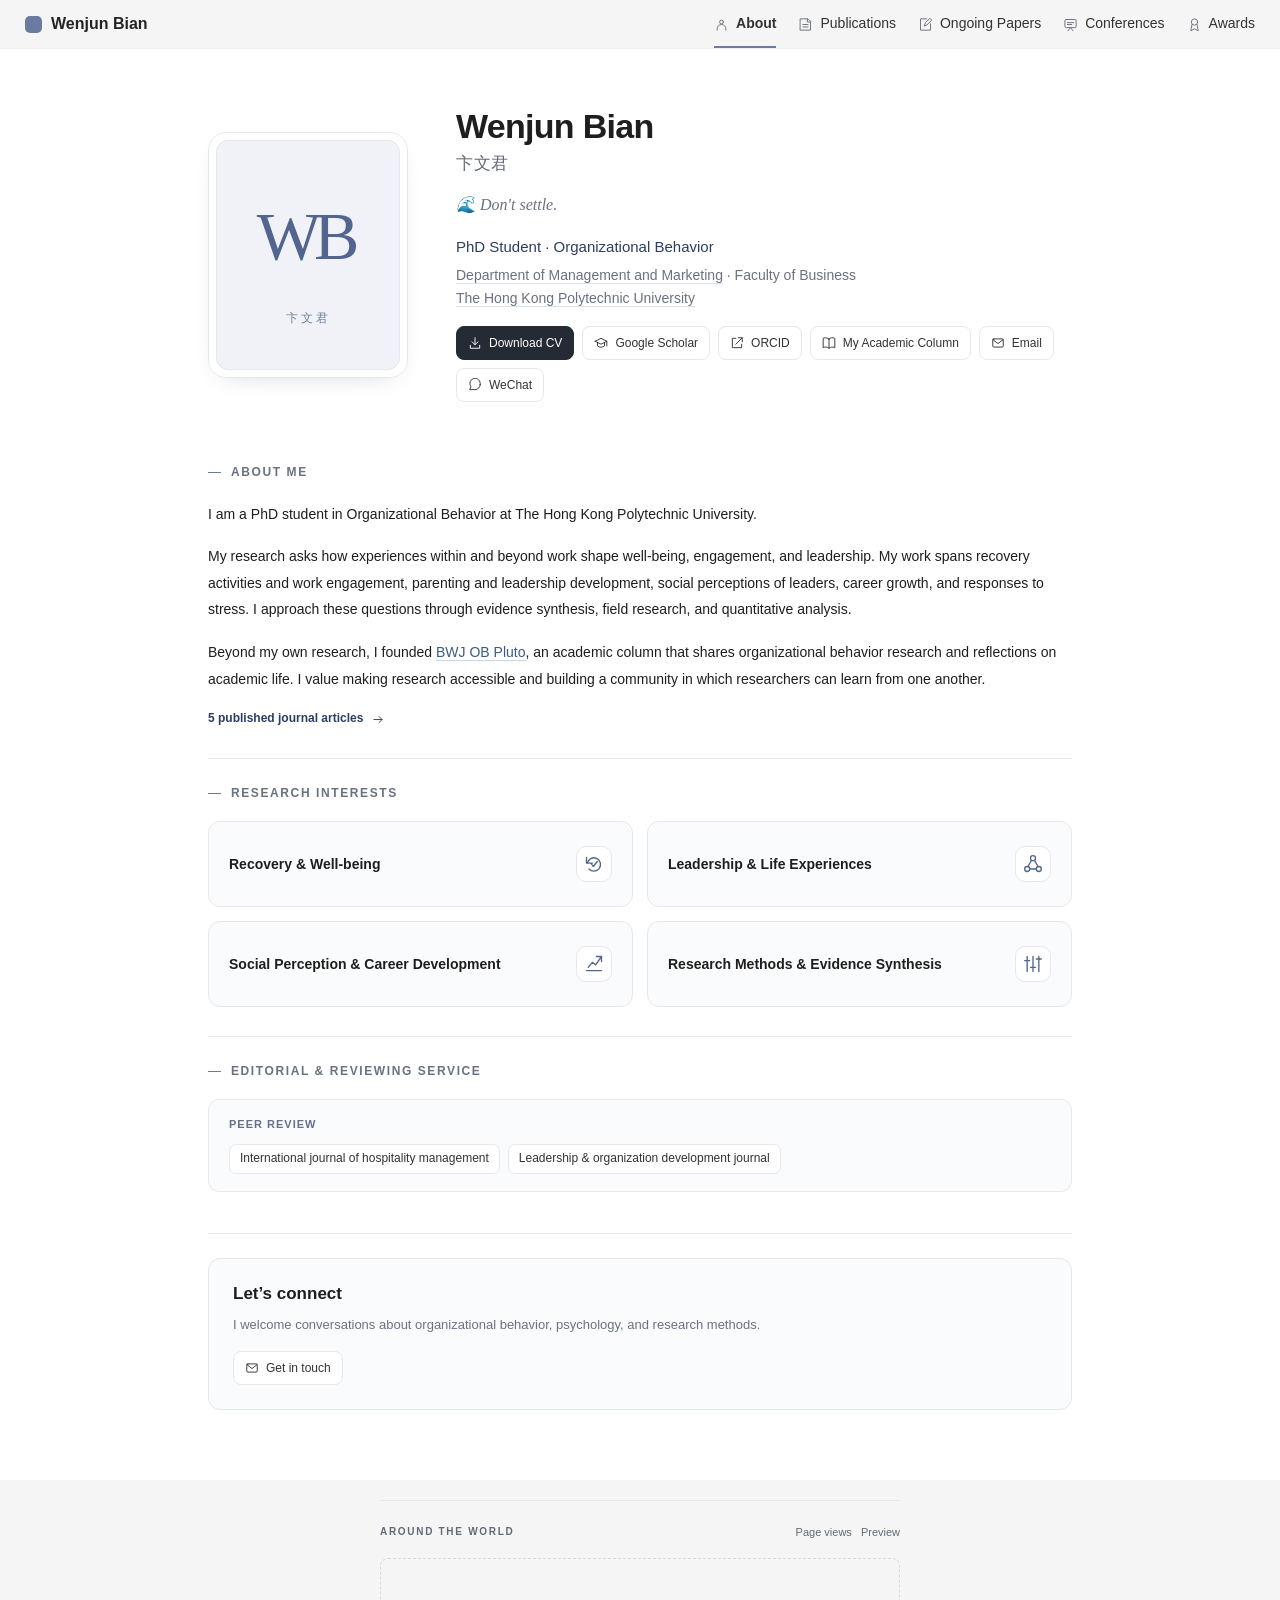
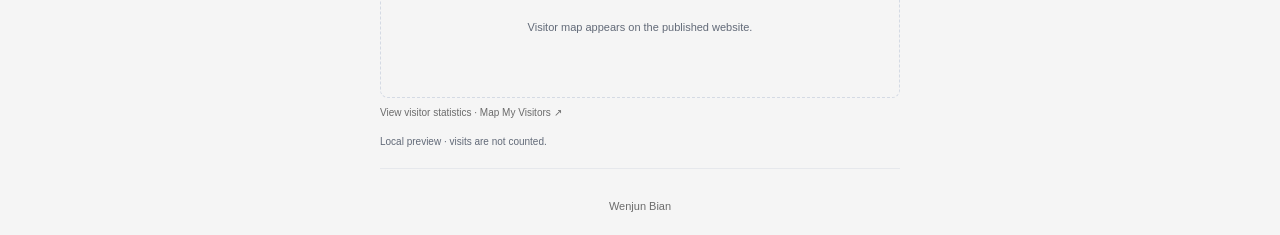
==== index.html @ 999842ed "Update website from CV Board revision 217" ====
<!doctype html>
<html lang="en"><head><meta charset="utf-8"><meta name="viewport" content="width=device-width,initial-scale=1"><meta name="referrer" content="no-referrer"><link rel="icon" href="data:image/svg+xml,%3Csvg%20xmlns%3D%22http%3A%2F%2Fwww.w3.org%2F2000%2Fsvg%22%20viewBox%3D%220%200%2032%2032%22%3E%3Crect%20x%3D%222%22%20y%3D%222%22%20width%3D%2228%22%20height%3D%2228%22%20rx%3D%228%22%20fill%3D%22%236a7ba2%22%2F%3E%3C%2Fsvg%3E"><title>Wenjun Bian</title><link rel="stylesheet" href="assets/site.css"></head>
<!-- Layout adapted from Sunkanghong Wang / PaperMod. See THIRD-PARTY-NOTICES.txt. -->
<body data-site-origin="https://wenjunbian.github.io" data-site-mode="package" data-current-page="about"><a class="skip-link" href="#main">Skip to content</a><header class="site-header"><nav class="site-nav" aria-label="Main navigation"><a class="brand" href="index.html"><span class="brand-square" aria-hidden="true"></span>Wenjun Bian</a><ul class="site-menu"><li><a data-nav-page="about" href="index.html"><svg viewBox="0 0 24 24" fill="none" stroke="currentColor" stroke-width="1.6" stroke-linecap="round" stroke-linejoin="round" aria-hidden="true"><circle cx="12" cy="8" r="3"/><path d="M5 21v-2a7 7 0 0 1 14 0v2"/></svg>About</a></li><li><a data-nav-page="publications" href="publications.html"><svg viewBox="0 0 24 24" fill="none" stroke="currentColor" stroke-width="1.6" stroke-linecap="round" stroke-linejoin="round" aria-hidden="true"><path d="M4 3h12l4 4v14H4zM15 3v5h5M8 12h8M8 16h8"/></svg>Publications</a></li><li><a data-nav-page="ongoing-papers" href="ongoing-papers.html"><svg viewBox="0 0 24 24" fill="none" stroke="currentColor" stroke-width="1.6" stroke-linecap="round" stroke-linejoin="round" aria-hidden="true"><path d="M14 3H4v18h16V11M10 14l2-5 7-7 3 3-7 7z"/></svg>Ongoing Papers</a></li><li><a data-nav-page="conferences" href="conferences.html"><svg viewBox="0 0 24 24" fill="none" stroke="currentColor" stroke-width="1.6" stroke-linecap="round" stroke-linejoin="round" aria-hidden="true"><rect x="3" y="4" width="18" height="13" rx="2"/><path d="m8 22 4-5 4 5M7 9h10M7 12h7"/></svg>Conferences</a></li><li><a data-nav-page="awards" href="awards.html"><svg viewBox="0 0 24 24" fill="none" stroke="currentColor" stroke-width="1.6" stroke-linecap="round" stroke-linejoin="round" aria-hidden="true"><circle cx="12" cy="8" r="5"/><path d="m8 12-2 10 6-3 6 3-2-10"/></svg>Awards</a></li></ul></nav></header><main id="main"><section class="site-page about-page" data-site-page="about" aria-label="About"><div class="about-hero"><div class="portrait-frame"><div class="portrait-monogram" aria-label="Wenjun Bian initials"><span>WB</span><small>卞文君</small></div></div><div class="hero-info"><h1 class="about-name">Wenjun Bian</h1><p class="about-name-cn">卞文君</p><p class="about-motto">🌊 Don&#x27;t settle.</p><p class="about-role">PhD Student · Organizational Behavior</p><div class="about-affiliation"><p><a href="https://www.polyu.edu.hk/mm/" target="_blank" rel="noopener noreferrer">Department of Management and Marketing</a> · Faculty of Business</p><p><a href="https://www.polyu.edu.hk/" target="_blank" rel="noopener noreferrer">The Hong Kong Polytechnic University</a></p></div><div class="social-links"><a class="social-link primary-link" href="assets/cv.pdf?v=ab1ae9ad59fd6b50" download="Wenjun_Bian_CV.pdf"><svg viewBox="0 0 24 24" fill="none" stroke="currentColor" stroke-width="1.6" stroke-linecap="round" stroke-linejoin="round" aria-hidden="true"><path d="M12 3v12m-5-5 5 5 5-5M4 16v5h16v-5"/></svg>Download CV</a><a class="social-link" href="https://scholar.google.com/citations?user=oZXFUB8AAAAJ&amp;hl=zh-CN&amp;oi=sra" target="_blank" rel="noopener noreferrer"><svg viewBox="0 0 24 24" fill="none" stroke="currentColor" stroke-width="1.6" stroke-linecap="round" stroke-linejoin="round" aria-hidden="true"><path d="m2 9 10-5 10 5-10 5L2 9zm4 2v6c4 3 8 3 12 0v-6M22 9v8"/></svg>Google Scholar</a><a class="social-link" href="https://orcid.org/0009-0005-5895-8179" target="_blank" rel="noopener noreferrer"><svg viewBox="0 0 24 24" fill="none" stroke="currentColor" stroke-width="1.6" stroke-linecap="round" stroke-linejoin="round" aria-hidden="true"><path d="M14 3h7v7M21 3l-11 11M10 4H4v16h16v-6"/></svg>ORCID</a><a class="social-link" href="https://mp.weixin.qq.com/s/BjEi-r94QIzPFTiwJjfrXA" target="_blank" rel="noopener noreferrer"><svg viewBox="0 0 24 24" fill="none" stroke="currentColor" stroke-width="1.6" stroke-linecap="round" stroke-linejoin="round" aria-hidden="true"><path d="M12 5C8 2 3 3 2 4v16c4-2 7-1 10 1 3-2 6-3 10-1V4c-4-2-7-1-10 1zm0 0v16"/></svg>My Academic Column</a><div class="hover-wrap email-wrap" data-popover><button type="button" class="social-link" data-popover-toggle aria-expanded="false" aria-controls="email-pop"><svg viewBox="0 0 24 24" fill="none" stroke="currentColor" stroke-width="1.6" stroke-linecap="round" stroke-linejoin="round" aria-hidden="true"><rect x="3" y="5" width="18" height="14" rx="2"/><path d="m3 6 9 7 9-7"/></svg>Email</button><div class="hover-panel email-panel" id="email-pop"><a href="mailto:wenjun.bian@connect.polyu.hk">wenjun.bian@connect.polyu.hk</a><button class="copy-email" data-copy-text="wenjun.bian@connect.polyu.hk" type="button">Copy</button></div></div><div class="hover-wrap qr-wrap" data-popover><button class="social-link" type="button" data-popover-toggle aria-expanded="false" aria-controls="wechat-pop"><svg viewBox="0 0 24 24" fill="none" stroke="currentColor" stroke-width="1.6" stroke-linecap="round" stroke-linejoin="round" aria-hidden="true"><path d="M21 11a9 9 0 0 1-9 9H3l2-5a9 9 0 1 1 16-4z"/></svg>WeChat</button><div class="hover-panel" id="wechat-pop"><p>WeChat</p><img width="260" src="[data-uri]" alt="Scan in WeChat to add me" loading="lazy" referrerpolicy="no-referrer"><p>Scan in WeChat to add me</p><a href="[data-uri]" download="Wenjun_Bian_WeChat.jpg">Save QR code</a></div></div></div></div></div><section class="about-section" id="section-bio"><h2 class="section-label">About me</h2><div class="prose about-prose"><p>I am a PhD student in Organizational Behavior at The Hong Kong Polytechnic University.</p><p>My research asks how experiences within and beyond work shape well-being, engagement, and leadership. My work spans recovery activities and work engagement, parenting and leadership development, social perceptions of leaders, career growth, and responses to stress. I approach these questions through evidence synthesis, field research, and quantitative analysis.</p><p>Beyond my own research, I founded <a href="https://mp.weixin.qq.com/s/BjEi-r94QIzPFTiwJjfrXA" target="_blank" rel="noopener noreferrer">BWJ OB Pluto</a>, an academic column that shares organizational behavior research and reflections on academic life. I value making research accessible and building a community in which researchers can learn from one another.</p></div><div class="about-work-link"><a href="publications.html">5 published journal articles <svg viewBox="0 0 24 24" fill="none" stroke="currentColor" stroke-width="1.6" stroke-linecap="round" stroke-linejoin="round" aria-hidden="true"><path d="M5 12h14m-5-5 5 5-5 5"/></svg></a></div></section><section class="about-section" id="section-interests"><h2 class="section-label">Research interests</h2><div class="interest-grid"><div class="interest-card" data-popover><button type="button" class="interest-trigger" data-popover-toggle aria-expanded="false" aria-controls="interest-0"><span>Recovery &amp; Well-being</span><span class="interest-icon"><svg viewBox="0 0 24 24" fill="none" stroke="currentColor" stroke-width="1.6" stroke-linecap="round" stroke-linejoin="round" aria-hidden="true"><path d="M4 11a8 8 0 1 1 2 7M3 4v7h7M9 12l2 3 5-6"/></svg></span></button><div class="hover-panel interest-pop" id="interest-0"><div class="prose"><p>How do activities outside work relate to recovery and engagement at work? My ongoing work uses theoretical synthesis and meta-analysis to examine these connections. <a href="ongoing-papers.html#record-work-1">Related working paper</a></p></div></div></div><div class="interest-card" data-popover><button type="button" class="interest-trigger" data-popover-toggle aria-expanded="false" aria-controls="interest-1"><span>Leadership &amp; Life Experiences</span><span class="interest-icon"><svg viewBox="0 0 24 24" fill="none" stroke="currentColor" stroke-width="1.6" stroke-linecap="round" stroke-linejoin="round" aria-hidden="true"><circle cx="12" cy="5" r="3"/><circle cx="5" cy="18" r="3"/><circle cx="19" cy="18" r="3"/><path d="m10 8-4 7m8-7 4 7M8 18h8"/></svg></span></button><div class="hover-panel interest-pop" id="interest-1"><div class="prose"><p>How do family experiences and parenting practices relate to leadership? My published work examines benevolent leadership and adolescent leader emergence. <a href="publications.html#record-pub-3">Parenting and leadership</a></p></div></div></div><div class="interest-card" data-popover><button type="button" class="interest-trigger" data-popover-toggle aria-expanded="false" aria-controls="interest-2"><span>Social Perception &amp; Career Development</span><span class="interest-icon"><svg viewBox="0 0 24 24" fill="none" stroke="currentColor" stroke-width="1.6" stroke-linecap="round" stroke-linejoin="round" aria-hidden="true"><path d="M3 20h18M5 16l5-6 4 3 7-10M15 3h6v6"/></svg></span></button><div class="hover-panel interest-pop" id="interest-2"><div class="prose"><p>How do perceptions of leaders and leader–employee relationships shape leadership emergence and career growth? This line connects work on perceived cuteness, career calling, and career crafting. <a href="publications.html#record-77d1b65e-a9c1-4a08-9bad-7698bf7a6a0a">Career calling study</a></p></div></div></div><div class="interest-card" data-popover><button type="button" class="interest-trigger" data-popover-toggle aria-expanded="false" aria-controls="interest-3"><span>Research Methods &amp; Evidence Synthesis</span><span class="interest-icon"><svg viewBox="0 0 24 24" fill="none" stroke="currentColor" stroke-width="1.6" stroke-linecap="round" stroke-linejoin="round" aria-hidden="true"><path d="M5 3v18M12 3v18M19 3v18M2 8h6m1 8h6m1-10h6"/></svg></span></button><div class="hover-panel interest-pop" id="interest-3"><div class="prose"><p>I am interested in bringing together systematic reviews, meta-analysis, longitudinal data, and computational approaches to understand psychological and organizational processes. <a href="publications.html#record-pub-4">Machine-learning study</a></p></div></div></div></div></section><section class="about-section" id="section-reviewing"><h2 class="section-label">Editorial &amp; Reviewing Service</h2><div class="skill-group"><h3>Peer review</h3><div class="skill-tags"><div class="skill-tag" id="record-4ca8f684-bce1-419e-b619-16da09cbd904">International journal of hospitality management</div><div class="skill-tag" id="record-40fc80cf-702a-490a-a65d-4f9232d2ce23">Leadership &amp; organization development journal</div></div></div></section><section class="connect-panel"><h2>Let’s connect</h2><p>I welcome conversations about organizational behavior, psychology, and research methods.</p><a class="social-link" href="mailto:wenjun.bian@connect.polyu.hk"><svg viewBox="0 0 24 24" fill="none" stroke="currentColor" stroke-width="1.6" stroke-linecap="round" stroke-linejoin="round" aria-hidden="true"><rect x="3" y="5" width="18" height="14" rx="2"/><path d="m3 6 9 7 9-7"/></svg>Get in touch</a></section></section></main><footer class="site-footer"><section class="visitor-stats" aria-label="Website visits" data-visitor-stats data-counter-id="21522622" data-map-id="rn2HPDWK4jiPXAIjYlvKy2atAbnsWI3tAV99_zPEaNI" data-map-type="map" data-stats-url="https://mapmyvisitors.com/web/1c8pv"><div class="visitor-heading"><span>AROUND THE WORLD</span><div class="visitor-counter"><span>Page views</span><span data-visitor-counter role="status">—</span></div></div><div class="visitor-map" data-visitor-map><p class="visitor-status" data-map-status role="status">Loading visitor map…</p></div><a class="visitor-credit" href="https://mapmyvisitors.com/web/1c8pv" target="_blank" rel="noopener noreferrer">View visitor statistics · Map My Visitors ↗</a><p class="visitor-note" data-visitor-note>Page views include repeat visits. Locations are approximate.</p><noscript>Enable JavaScript to display visitor statistics.</noscript></section><span>Wenjun Bian</span></footer><button class="back-to-top" type="button" data-back-to-top aria-label="Back to top">↑</button><div class="site-toast" role="status" aria-live="polite"></div><script src="assets/site.js"></script></body></html>
---- assets/site.css ----
/* Adapted academic layout: Sunkanghong Wang / PaperMod (MIT). See THIRD-PARTY-NOTICES.txt. */
:root{--primary:#1e1e1e;--secondary:#626a78;--accent:#52658e;--accent-dark:#2c3e63;--soft:#f3f5f8;--card:#fafbfc;--border:#e6e8ec;--header:#f5f5f5}
*{box-sizing:border-box}html{scroll-behavior:smooth;scroll-padding-top:72px}body{margin:0;background:#fff;color:var(--primary);font-family:-apple-system,BlinkMacSystemFont,"Segoe UI","PingFang SC","Helvetica Neue",Arial,sans-serif;font-size:15px;line-height:1.65;-webkit-font-smoothing:antialiased}a{color:var(--accent-dark);text-decoration:none;text-underline-offset:3px}a:hover{text-decoration:underline}button{font:inherit;cursor:pointer}a:focus-visible,button:focus-visible,summary:focus-visible{outline:2px solid var(--accent);outline-offset:4px}img{max-width:100%}svg{width:17px;height:17px;flex:none;vertical-align:middle}h1,h2,h3,h4,p{margin:0}p{overflow-wrap:anywhere}h1,h2,h3{line-height:1.35}ul{padding-left:20px}button{color:inherit}.skip-link{position:fixed;top:-100px;left:20px;background:#fff;padding:10px;z-index:100}.skip-link:focus{top:4px}
.site-header{background:var(--header);border-bottom:1px solid #eeeeef}.site-nav{max-width:1500px;min-height:48px;margin:auto;display:flex;align-items:center;justify-content:space-between;padding:0 25px;gap:30px}.brand{display:flex;align-items:center;gap:9px;color:#242424;font-size:16px;font-weight:600;white-space:nowrap;min-height:48px}.brand:hover{text-decoration:none}.brand-square{background:#6a7ba2;width:17px;height:17px;border-radius:5px;flex:none}.site-menu{display:flex;gap:22px;align-items:center;list-style:none;padding:0;margin:0;flex-wrap:wrap}.site-menu a{display:flex;align-items:center;gap:7px;min-height:48px;color:#333;font-size:14px;white-space:nowrap;border-bottom:2px solid transparent;padding-top:2px}.site-menu a:hover{text-decoration:none;color:#52658e}.site-menu a.active{font-weight:600;border-bottom-color:#6a7ba2}.site-menu svg{width:15px;height:15px;color:#737782}
main{min-height:calc(100vh - 140px)}.site-page{max-width:1180px;margin:0 auto;padding:42px 28px 75px}.about-page{max-width:816px;padding-top:45px}.js .site-page[hidden]{display:none}.no-js-note{max-width:760px;margin:12px auto;padding:10px;color:var(--secondary);font-size:12px}
.about-hero{display:grid;grid-template-columns:180px minmax(0,1fr);gap:42px;align-items:center;padding:17px 0 37px}.about-hero.no-photo{grid-template-columns:1fr;padding-top:13px;padding-bottom:33px}.portrait-frame{border:1px solid var(--border);padding:6px;border-radius:18px;box-shadow:0 9px 26px -18px #0f19324d}.portrait{display:block;width:100%;max-height:260px;object-fit:cover;border-radius:12px}.about-name{font-size:34px;line-height:1.2;letter-spacing:-.7px;font-weight:700;overflow-wrap:anywhere}.about-name-cn{font-size:17px;color:var(--secondary);margin-top:5px}.about-role{font-size:15px;font-weight:550;color:var(--accent-dark);margin-top:15px;white-space:pre-wrap}.about-location{font-size:14px;color:var(--secondary);margin-top:6px}.short-bio{font-size:14px;line-height:1.8;color:var(--secondary);margin-top:13px}.short-bio p+p{margin-top:8px}.social-links{display:flex;gap:7px;flex-wrap:wrap;margin-top:16px}.social-link{display:inline-flex;align-items:center;gap:7px;padding:6px 10px;font-size:12px;line-height:1.5;border:1px solid var(--border);border-radius:6px;color:#333;background:#fff}.social-link:hover{background:#f5f7fb;text-decoration:none;border-color:#cbd1de}.social-link svg{width:14px;height:14px}
.about-section{border-bottom:1px solid var(--border);padding:29px 0 30px}.about-section:last-child{border-bottom:0}.section-label{font-size:11px;font-weight:650;letter-spacing:1.7px;text-transform:uppercase;color:#6a7180;display:flex;align-items:center;gap:10px;margin:0 0 21px}.section-label:before{content:"";height:1px;width:13px;background:#6a7ba2;flex:none}.prose{font-size:14px;line-height:1.85;white-space:normal;overflow-wrap:anywhere}.prose p{white-space:pre-wrap}.prose p+p{margin-top:13px}.interest-grid{display:grid;grid-template-columns:1fr 1fr;gap:12px}.interest{background:var(--card);border:1px solid var(--border);border-radius:9px;padding:17px 18px;font-size:13px;font-weight:550;display:flex;align-items:center;justify-content:space-between;gap:20px}.interest svg{color:#6a7ba2}.skill-group{background:var(--card);border:1px solid var(--border);border-radius:9px;padding:16px 18px;margin-bottom:12px}.skill-group h3{font-size:10px;color:#6a7180;text-transform:uppercase;letter-spacing:1.1px;margin-bottom:10px}.skill-tags{display:flex;gap:8px;flex-wrap:wrap}.skill-tag{display:inline-block;border:1px solid var(--border);background:#fff;border-radius:7px;padding:4px 10px;font-size:12px;color:#333}.skill-tag[open]{flex-basis:100%;border-radius:8px}.skill-tag summary{cursor:pointer}.skill-tag .prose{margin-top:10px;font-size:12px}.service-list .skill-tag{background:#f0f5ff;color:#1746a2;font-style:italic;border-color:#e3ebfa}
.timeline{border-left:1px solid #e6e8ec;margin-left:6px;padding-left:25px}.experience{position:relative;padding:0 0 25px;scroll-margin-top:30px}.experience:last-child{padding-bottom:0}.experience:before{position:absolute;content:"";width:8px;height:8px;border-radius:50%;border:2px solid #6a7ba2;background:#fff;left:-30px;top:7px}.experience-date{font-size:11px;color:#6a7180;letter-spacing:.1px;margin-bottom:4px}.experience h3{font-size:15px;font-weight:600;line-height:1.55}.experience-subtitle{font-size:13px;color:var(--accent-dark);line-height:1.7;margin-top:3px}.experience .prose{margin-top:9px;font-size:13px;color:#596171;line-height:1.75}.experience .record-links{margin-top:10px}.inline-status{font-size:11px;color:#6a7180;font-weight:400;margin-left:7px}.record-links{display:flex;flex-wrap:wrap;gap:7px;margin-top:13px}.record-link{font-size:11px;line-height:1.5;border:1px solid #dce3ee;padding:3px 9px;border-radius:5px;color:#2c3e63;background:#f7f9fc;display:inline-flex;align-items:center;gap:5px}.record-link:hover{background:#eef3ff;text-decoration:none}.record-link svg{width:12px;height:12px}.related{display:flex;flex-wrap:wrap;align-items:center;gap:5px 10px;font-size:11px;color:#6a7180;margin-top:12px}.related a{border-bottom:1px dotted #bdc7d8}.story-image{display:block;max-width:100%;max-height:420px;object-fit:contain;border-radius:8px;margin:16px 0 5px}.research-note{margin-top:14px}.research-note h4{font-size:10px;text-transform:uppercase;letter-spacing:1px;color:#6a7180;margin-bottom:5px}.research-note p{font-size:13px}.topic-tags{display:flex;gap:6px;flex-wrap:wrap;margin-top:13px}.topic-tags span{font-size:10px;border:1px solid var(--border);border-radius:5px;padding:3px 8px;color:#5f6878;background:#fafbfc}
.page-heading{display:flex;justify-content:space-between;gap:20px;align-items:center;margin-bottom:27px}.page-heading h1{font-size:25px;font-weight:650;letter-spacing:-.3px}.page-heading p{font-size:12px;color:var(--secondary);margin-top:6px}.view-toggle{display:none;padding:8px 16px;border:1px solid #65779e;border-radius:20px;background:#6a7ba2;color:#fff;font-size:12px;font-weight:600;white-space:nowrap;box-shadow:0 2px 5px #24314e17}.js .view-toggle{display:inline-flex}.view-toggle:hover{background:#52658e}.publication-layout{display:grid;grid-template-columns:minmax(0,1fr) 215px;gap:32px;align-items:start}.pub-card{border:1px solid var(--border);border-radius:9px;padding:24px;margin-bottom:22px;background:#fff;box-shadow:0 1px 2px #141e2f06;scroll-margin-top:25px;overflow-wrap:anywhere}.pub-card.with-image{display:grid;grid-template-columns:142px minmax(0,1fr);gap:22px}.pub-image{width:142px;max-height:165px;object-fit:contain;border-radius:5px}.pub-card h2{font-size:19px;line-height:1.5;font-weight:650;letter-spacing:-.35px}.pub-card h2 a{color:#202124}.pub-card h2 a:hover{color:#52658e;text-decoration:none}.authors{font-size:13px;line-height:1.8;color:#5f6368;margin-top:9px}.author-self{color:#242424;font-weight:600;text-decoration:underline;text-underline-offset:3px}.pub-meta{display:flex;gap:7px 9px;flex-wrap:wrap;align-items:center;font-size:12px;color:#666;margin-top:9px}.journal{background:#f0f5ff;color:#174ea6;font-size:11px;font-style:italic;font-weight:550;padding:3px 9px;border-radius:20px}.citation-tail{color:#6a7180;font-size:11px}.pub-status{background:#f5f6f8;border-radius:20px;padding:2px 8px;font-size:10px;color:#6a7180}.pub-overview{margin-top:15px;border-top:1px solid #edf0f3;padding-top:12px;color:#5f6878}.pub-overview summary{cursor:pointer;font-size:11px;font-weight:600;letter-spacing:.5px}.pub-overview .prose{font-size:13px;margin-top:9px}.publication-timeline{position:sticky;top:28px;padding-top:13px;max-height:80vh;overflow:auto}.publication-timeline h2{font-size:11px;font-weight:600;letter-spacing:1.2px;margin-bottom:22px}.year-block{border-left:1px solid var(--border);padding:0 0 19px 17px;position:relative;margin-left:6px}.year-block:before{content:"";position:absolute;left:-5px;top:5px;width:8px;height:8px;border:2px solid #5f6f91;border-radius:50%;background:#fff}.year-block h3{font-size:12px;font-weight:600;margin-bottom:8px}.year-block a{display:block;overflow:hidden;text-overflow:ellipsis;white-space:nowrap;font-size:11px;line-height:1.9;color:#626975;margin-bottom:3px}.year-block a:hover{color:#2c3e63}.citation-list{display:none}.list-mode .publication-cards{display:none}.list-mode .citation-list{display:block}.citation-list article{padding:19px 0;border-bottom:1px solid var(--border);font-size:14px;line-height:1.85;overflow-wrap:anywhere}.citation-list article:first-child{padding-top:0}.citation-list .record-links{margin-top:9px}.citation-list .paper-title{font-weight:550}.citation-list .venue{font-style:italic}.paper-page .record-list{max-width:820px}.paper-group{margin-bottom:30px}.paper-group h2{font-size:11px;letter-spacing:1.5px;text-transform:uppercase;color:#6a7180;margin-bottom:17px;border-bottom:1px solid var(--border);padding-bottom:12px}.paper-entry{font-size:14px;line-height:1.85;padding:0 0 20px;margin-bottom:17px;border-bottom:1px solid #edf0f3;overflow-wrap:anywhere}.paper-entry:last-child{border:0}.paper-entry .title{font-weight:550}.paper-entry .prose{margin-top:9px;font-size:13px;color:#626a78}.paper-entry .record-links{margin-top:9px}.paper-entry .stage{color:#536991;font-size:12px;display:block;margin-top:5px}.entry-year{font-size:11px;color:#6a7180;margin-bottom:4px}.awards-list{max-width:800px}.award-row{padding:18px 0;border-bottom:1px solid var(--border);display:grid;grid-template-columns:120px minmax(0,1fr);gap:20px}.award-row .experience-date{background:var(--card);border:1px solid var(--border);border-radius:6px;padding:4px 8px;align-self:start;display:inline-block;line-height:1.5}.award-row h2{font-size:15px;font-weight:600}.award-row .prose{font-size:13px;color:#626a78;margin-top:8px}.moment-card{border-bottom:1px solid var(--border);padding:0 0 30px;margin-bottom:30px}.moment-card h2{font-size:21px;margin:6px 0 14px}.moment-card .prose{font-size:14px}.site-footer{background:#f5f5f5;color:#6c6c6c;font-size:11px;text-align:center;min-height:72px;display:flex;align-items:center;justify-content:center;padding:20px 24px}.site-footer a{color:inherit}.empty-about{font-size:14px;color:#6a7180;padding-top:28px}.featured-list{display:grid;gap:10px}.featured-list a{padding:13px 16px;border:1px solid var(--border);border-radius:8px;background:var(--card);font-size:13px;font-weight:500}
@media(min-width:1500px){.site-page:not(.about-page){max-width:1220px}}
@media(max-width:1050px){.site-nav{gap:15px;padding:0 20px;flex-wrap:wrap;justify-content:flex-start}.site-menu{gap:19px}.site-menu a{min-height:42px}.publication-layout{grid-template-columns:minmax(0,1fr) 175px;gap:24px}.pub-card{padding:20px}.pub-card h2{font-size:18px}}
@media(max-width:760px){.site-nav{display:block;padding:0 18px}.brand{min-height:45px;font-size:15px}.site-menu{gap:20px;flex-wrap:nowrap;overflow:auto;scrollbar-width:thin;padding-bottom:1px}.site-menu a{font-size:12px;min-height:38px;gap:5px}.site-menu svg{width:13px;height:13px}.site-page{padding:30px 20px 45px}.about-page{padding-top:22px}.about-hero{grid-template-columns:110px minmax(0,1fr);gap:22px;padding:18px 0 27px}.about-name{font-size:27px;letter-spacing:-.5px}.about-name-cn{font-size:14px}.about-role{font-size:13px}.about-location{font-size:12px}.social-links{gap:6px}.social-link{font-size:11px;padding:5px 8px}.about-hero.no-photo{padding-top:10px}.about-section{padding:25px 0}.section-label{font-size:10px;margin-bottom:18px}.prose{font-size:13px}.interest-grid{gap:9px}.interest{padding:14px;font-size:12px}.publication-layout{grid-template-columns:1fr}.publication-timeline{display:none}.pub-card{padding:19px;margin-bottom:16px}.pub-card h2{font-size:17px}.pub-card.with-image{grid-template-columns:90px minmax(0,1fr);gap:15px}.pub-image{width:90px}.page-heading h1{font-size:23px}.view-toggle{padding:7px 13px;font-size:11px}.authors{font-size:12px}.pub-meta{gap:6px}.journal{font-size:10px}.award-row{grid-template-columns:85px minmax(0,1fr);gap:15px}.experience h3,.award-row h2{font-size:14px}.paper-entry,.citation-list article{font-size:13px}.site-footer{font-size:10px}}
@media(max-width:420px){.about-hero{grid-template-columns:1fr;gap:22px}.portrait-frame{width:135px}.about-name{font-size:28px}.short-bio{font-size:13px}.pub-card.with-image{grid-template-columns:1fr}.pub-image{width:120px}.interest-grid{grid-template-columns:1fr}.summary-private{display:none}}
@media(prefers-reduced-motion:reduce){html{scroll-behavior:auto}}
@media print{.site-header,.view-toggle,.publication-timeline,.site-footer{display:none}.site-page{display:block!important;max-width:none;padding:15px 0}.site-page[hidden]{display:block!important}.publication-layout{display:block}.pub-card,.experience{break-inside:avoid}.pub-overview{display:block}.pub-overview>.prose{display:block}.list-mode .publication-cards{display:block}.list-mode .citation-list{display:none}}
/* Complete About composition and hover/focus interactions, adapted from the reference. */
.about-page{max-width:936px;padding:30px 36px 70px}.about-hero{grid-template-columns:200px minmax(0,1fr);gap:48px;padding:28px 0 36px;margin-bottom:0}.portrait-frame{padding:7px;border-radius:18px;align-self:center}.portrait{width:200px;border-radius:14px}.portrait-monogram{width:100%;aspect-ratio:4/5;background:#f0f2f7;border-radius:12px;display:flex;flex-direction:column;align-items:center;justify-content:center;color:#52658e;border:1px solid #e3e7ef}.portrait-monogram>span{font-family:Georgia,serif;font-size:68px;letter-spacing:-7px;padding-right:7px}.portrait-monogram>small{font-size:12px;letter-spacing:3px;margin-top:17px;color:#717e96}.portrait-fallback{font-size:64px;text-align:center;display:block}.portrait-fallback[hidden]{display:none}.about-name{font-size:34px;line-height:1.15;margin-bottom:4px}.about-name-cn{margin:0 0 14px;letter-spacing:.5px}.about-motto{font:italic 16px/1.65 Georgia,serif;color:#6a7180;margin:0 0 16px}.about-role{margin:0 0 5px;font-weight:500}.about-affiliation{font-size:14px;color:#6a7180;line-height:1.65;margin-bottom:4px}.about-affiliation a{color:inherit;border-bottom:1px solid #dce1e9}.about-location{margin:0 0 14px;font-size:13px}.social-links{gap:8px;margin-top:16px;align-items:start}.social-link{font-size:12px;padding:7px 11px;border-radius:8px;transition:transform .18s,border-color .18s,box-shadow .18s}.social-link:hover{transform:translateY(-1px);border-color:#65728a;box-shadow:0 4px 12px #0f19320f}.primary-link{background:#252b35;color:#fff;border-color:#252b35}.primary-link:hover{background:#111;color:#fff}.about-section{padding:26px 0 29px}.section-label{font-size:12px;letter-spacing:1.6px;margin-bottom:20px}.about-prose{font-size:14px;line-height:1.9}.about-prose p+p{margin-top:16px}.about-prose a,.experience-summary a{color:#395c87;border-bottom:1px solid #ccd6e3}.about-work-link{margin-top:17px;font-size:12px;font-weight:600}.about-work-link a{display:inline-flex;align-items:center;gap:8px}.about-work-link svg{width:14px}
.hover-wrap{position:relative;display:inline-flex}.hover-panel{position:absolute;left:0;bottom:calc(100% + 10px);width:max-content;max-width:min(340px,calc(100vw - 44px));padding:13px 15px;background:#fff;border:1px solid var(--border);border-radius:12px;box-shadow:0 10px 28px #0f193224;opacity:0;visibility:hidden;pointer-events:none;transform:translateY(4px);transition:opacity .18s,visibility .18s,transform .18s;z-index:40}.hover-panel:after{content:"";position:absolute;height:12px;left:0;right:0;bottom:-12px}.hover-wrap:not(.dismissed):hover>.hover-panel,.hover-wrap:not(.dismissed):focus-within>.hover-panel,[data-popover].is-open>.hover-panel{opacity:1;visibility:visible;pointer-events:auto;transform:translateY(0)}.email-panel{display:flex;align-items:center;gap:12px;font-size:12px;white-space:nowrap}.copy-email{background:#f3f5f8;color:#52658e;border:1px solid #e2e6ed;padding:4px 8px;border-radius:5px;font-size:11px}.qr-wrap .hover-panel{text-align:center;width:230px;padding:12px}.qr-wrap .hover-panel>svg{display:block;width:204px;height:204px;max-width:100%}.qr-wrap .hover-panel img{width:200px;max-width:100%;height:auto}.qr-wrap .hover-panel p{font-size:11px;color:#626a78;max-width:205px;margin-top:8px}
.interest-grid{gap:14px}.interest-card{position:relative;background:#fafbfc;border:1px solid var(--border);border-radius:12px;transition:transform .2s,border-color .2s,box-shadow .2s}.interest-trigger{border:0;background:transparent;text-align:left;padding:18px 20px;display:flex;justify-content:space-between;align-items:center;gap:16px;width:100%;font-size:14px;line-height:1.5;font-weight:600;border-radius:12px;min-height:84px}.interest-icon{display:flex;align-items:center;justify-content:center;width:36px;height:36px;border:1px solid var(--border);border-radius:10px;background:#fff;color:#52658e;flex:none}.interest-icon svg{width:20px;height:20px}.interest-card:hover{border-color:#8b9abb;transform:translateY(-2px);box-shadow:0 8px 22px -10px #0f193224}.interest-pop{width:340px;max-width:min(340px,calc(100vw - 44px));bottom:calc(100% + 10px);left:0}.interest-pop .prose{font-size:13px;line-height:1.75;color:#6a7180}.interest-pop a{display:inline-block;margin-top:5px;font-size:12px;color:#3e5e8e}.interest-card:not(.dismissed):hover>.hover-panel,.interest-card:not(.dismissed):focus-within>.hover-panel{opacity:1;visibility:visible;pointer-events:auto;transform:translateY(0)}.skill-group{padding:17px 20px;border-radius:11px;background:#fafbfc}.skill-group h3{font-size:11px;font-weight:600;color:#63718b;letter-spacing:1px;margin-bottom:12px}.skill-chips{display:flex;flex-wrap:wrap;gap:8px}.skill-chip{font-size:12px;background:#fff;border:1px solid #e3e7ed;border-radius:7px;padding:5px 10px;line-height:1.5}.skill-chip a{color:#4c638a}
.rich-timeline{padding-left:26px;margin-left:6px}.rich-experience{display:flex;gap:17px;padding-bottom:29px}.rich-experience:before{top:23px;left:-32px;width:10px;height:10px;border-color:#52658e}.institution-mark{flex:none;display:flex;align-items:center;justify-content:center;width:55px;height:55px;background:#f1f3f7;border:1px solid #e0e5ee;border-radius:12px;overflow:hidden;transition:background .2s}.institution-mark:hover{background:#e9edf6;text-decoration:none}.institution-badge{color:#53668e;font-weight:650;font-size:10px;letter-spacing:.4px}.experience-body{flex:1;min-width:0}.experience-date{font-size:12px;margin-bottom:4px}.experience h3{font-size:15px;font-weight:600}.experience-subtitle{font-size:13px}.experience-subtitle a{color:#395c87}.experience-meta{font-size:12px;line-height:1.7;color:#788294;margin-top:4px}.experience-meta a{color:#52658e}.experience .prose{font-size:13px;line-height:1.8;margin-top:9px}.experience .prose p+p{margin-top:7px}.connect-panel{border:1px solid #e3e7ef;border-radius:12px;padding:24px;margin-top:24px;background:#fafbfc}.connect-panel h2{font-size:17px;font-weight:600;margin-bottom:8px}.connect-panel p{font-size:13px;color:#6a7180;margin-bottom:16px}.back-to-top{position:fixed;bottom:24px;right:24px;width:39px;height:39px;border:1px solid #dce2ec;border-radius:50%;background:#f3f5f9;color:#52658e;font-size:21px;box-shadow:0 3px 10px #25385612;opacity:0;pointer-events:none;transform:translateY(8px);transition:opacity .2s,transform .2s;z-index:25}.back-to-top.visible{opacity:1;pointer-events:auto;transform:none}.site-toast{position:fixed;bottom:22px;left:50%;transform:translateX(-50%);background:#2c3e63;color:#fff;border-radius:8px;padding:10px 16px;font-size:12px;z-index:100;display:none}.site-toast.visible{display:block}
@media(max-width:760px){.about-page{padding:22px 24px 45px}.about-hero{grid-template-columns:145px minmax(0,1fr);gap:28px;padding-top:20px}.about-name{font-size:29px}.about-name-cn{font-size:15px;margin-bottom:10px}.about-motto{font-size:14px;margin-bottom:13px}.about-role{font-size:13px}.about-affiliation{font-size:12px}.portrait-monogram>span{font-size:55px}.social-link{font-size:11px;padding:6px 9px}.interest-trigger{padding:15px;font-size:13px;min-height:86px;gap:10px}.interest-pop{max-width:min(290px,calc(100vw - 48px))}.interest-card:nth-child(even) .interest-pop{left:auto;right:0}.welcome-trigger{font-size:11px;gap:9px}.welcome-trigger small{font-size:9px}.section-label{font-size:11px}.about-prose{font-size:13px}.rich-experience{gap:13px}.institution-mark{width:44px;height:44px}.institution-badge{font-size:9px}.experience h3{font-size:14px}.experience-date{font-size:11px}.experience .prose{font-size:12px}.back-to-top{bottom:16px;right:16px}.hover-wrap .hover-panel{max-width:calc(100vw - 48px)}.email-panel{white-space:normal;flex-wrap:wrap}.email-panel a{overflow-wrap:anywhere}.qr-wrap .hover-panel{left:auto;right:0}}
@media(max-width:540px){.about-hero{grid-template-columns:1fr;gap:27px}.portrait-frame{width:152px}.portrait-monogram{aspect-ratio:1}.portrait-monogram>span{font-size:51px}.portrait-monogram>small{margin-top:4px;font-size:10px}.about-name{font-size:31px}.about-role{font-size:14px}.about-affiliation{font-size:13px}.about-location{font-size:12px}.social-link{font-size:12px}.interest-grid{grid-template-columns:1fr}.interest-trigger{min-height:68px;font-size:14px}.interest-pop,.interest-card:nth-child(even) .interest-pop{left:0;right:auto;width:100%;max-width:100%}.welcome-trigger{display:block;line-height:1.9}.welcome-trigger small{margin-top:3px}.rich-timeline{padding-left:21px}.rich-experience:before{left:-27px}.institution-mark{width:38px;height:38px}.institution-badge{font-size:8px}.rich-experience{gap:10px}.qr-wrap .hover-panel{left:0;right:auto}.about-section{padding:25px 0}.skill-group{padding:16px}.skill-chip{font-size:11px}.about-hero .hover-panel{bottom:auto;top:calc(100% + 10px)}.about-hero .hover-panel:after{bottom:auto;top:-12px}.back-to-top{width:35px;height:35px}}
@media(prefers-reduced-motion:reduce){*,*:before,*:after{scroll-behavior:auto!important;transition:none!important}}
@media print{.hover-panel,.social-links,.back-to-top,.site-toast{display:none!important}.about-hero{grid-template-columns:100px 1fr}.portrait-frame{width:100px}.portrait-monogram>span{font-size:35px}.interest-pop{position:static;opacity:1;visibility:visible;transform:none;width:auto;max-width:none;box-shadow:none;border:0;display:block!important}.interest-card{break-inside:avoid}.interest-trigger{min-height:0}.site-header,.site-footer,.connect-panel{display:none}}
.hover-panel{translate:var(--popup-shift,0px) 0}
/* On touch-sized layouts, expand in-flow to avoid clipping or viewport zoom. */
@media(max-width:760px){
 .hover-wrap>.hover-panel,.interest-card>.hover-panel{display:none;position:static;translate:none;transform:none!important;max-width:100%;width:100%;margin-top:10px}
 .hover-wrap.is-open{flex-basis:100%;display:block}
 .hover-wrap.is-open>.hover-panel,.interest-card.is-open>.hover-panel{display:block;opacity:1;visibility:visible;pointer-events:auto}
 .hover-wrap.email-wrap.is-open>.email-panel{display:flex;width:max-content;max-width:100%;flex-wrap:wrap}
 .hover-wrap.qr-wrap.is-open>.hover-panel{width:230px;max-width:100%}
 .interest-card>.hover-panel{margin:0;border:0;border-top:1px solid #e6e8ec;border-radius:0 0 12px 12px;box-shadow:none;padding:14px 17px}
 .interest-card:hover{transform:none}.hover-panel:after{display:none}
}

/* Publications: mouse previews and deliberate, accessible expansion. */
.pub-card{transition:border-color .18s,box-shadow .18s}.pub-card:hover{border-color:#bec9dc;box-shadow:0 5px 20px #24314e09}.pub-details{margin-top:18px;border-top:1px solid #e8ecf2}.pub-details-toggle{display:flex;align-items:center;gap:12px;list-style:none;padding:13px 0 3px;cursor:pointer;color:#53678c;font-size:12px;font-weight:600}.pub-details-toggle::-webkit-details-marker{display:none}.pub-details-hint{font-size:10px;font-weight:400;color:#7d8796;margin-left:auto}.pub-chevron{font-size:19px;line-height:1;transition:transform .2s}.pub-details[open]>.pub-details-toggle .pub-chevron{transform:rotate(180deg)}.pub-details-body{margin-top:14px;padding:19px 20px;background:#f7f9fc;border:1px solid #e7ecf3;border-radius:8px;color:#475263;animation:paper-reveal .18s ease-out}.pub-details-body h3{font-size:10px;letter-spacing:1.2px;text-transform:uppercase;color:#65738b;margin:0 0 9px}.pub-details-body .prose{font-size:13px;line-height:1.85}.pub-synopsis{margin-bottom:15px}.pub-section{border-top:1px solid #e0e6ef;padding:11px 0}.pub-section>summary{cursor:pointer;font-size:12px;color:#465b7f;font-weight:600;list-style-position:inside}.pub-section>.prose{padding:9px 0 1px}.pub-keywords{padding:12px 0}.pub-keywords .topic-tags{margin:0}.pub-keywords .topic-tags span{background:#fff;border:1px solid #dfe6f0;color:#526584;font-size:10px}.pub-cite .prose{font-size:12px}.citation-copy{display:none;margin-top:12px;border:1px solid #c5d0e1;border-radius:5px;padding:5px 10px;background:#fff;color:#465b7f;font-size:11px}.js .citation-copy{display:inline-block}.citation-copy:hover{background:#edf2f9}.copy-status{margin-left:10px;font-size:11px;color:#586d59}.pub-list-entry .pub-details{border-top:0;margin-top:6px}.pub-list-entry .pub-details-toggle{padding-top:4px}.pub-list-entry .pub-details-hint{margin-left:0}.pub-list-entry .pub-chevron{margin-left:auto}.pub-details-body .related{border-top:1px solid #e0e6ef;padding-top:12px}.pub-card>div{min-width:0}.pub-details-body a{overflow-wrap:anywhere}
@keyframes paper-reveal{from{opacity:.45;transform:translateY(-4px)}to{opacity:1;transform:none}}
@media(max-width:760px){.pub-details-hint{display:none}.pub-chevron{margin-left:auto}.pub-details-body{padding:15px}.pub-details-toggle{padding-top:12px;min-height:40px}.pub-section>summary{padding:3px 0}}
@media(prefers-reduced-motion:reduce){.pub-details-body{animation:none}.pub-chevron,.pub-card{transition:none}}
@media print{.pub-details,.pub-details-body{display:block!important}.pub-details:not([open])>*:not(summary){display:block!important}.citation-copy,.copy-status{display:none!important}}

.author-self{font-weight:700;color:#242424}

/* Original article figures retain their full axes, legends and captions. */
.pub-card.with-image{grid-template-columns:210px minmax(0,1fr);gap:24px}.pub-figure-cover{align-self:start}.paper-figure{margin:0}.figure-zoom{display:block;border:1px solid #e2e7ef;border-radius:8px;padding:12px;background:#fafbfd;cursor:zoom-in;text-align:center;color:#647591}.figure-zoom:hover{border-color:#9caecb;text-decoration:none;background:#f4f7fb}.figure-zoom .pub-image{display:block;width:100%;height:145px;max-height:none;object-fit:contain;border-radius:0;background:#fff}.figure-zoom>span{font-size:10px;display:block;margin-top:9px}.paper-figure figcaption{font-size:10px;line-height:1.65;color:#707987;margin-top:9px}.pub-section .paper-figure{margin-top:12px;max-width:450px}.figure-lightbox{border:1px solid #d9dfe9;border-radius:12px;width:min(1200px,94vw);max-width:94vw;max-height:92dvh;padding:0;color:#27303d;background:#fff;box-shadow:0 20px 80px #0004}.figure-lightbox::backdrop{background:#101827bd;backdrop-filter:blur(3px)}.figure-lightbox-bar{display:flex;align-items:center;gap:16px;padding:13px 20px;border-bottom:1px solid #e4e8ef;position:sticky;top:0;background:#fff;z-index:1}.figure-lightbox-bar b{font-size:13px;margin-right:auto}.figure-lightbox-bar button,.figure-lightbox-bar a{font-size:12px;padding:6px 12px;border:1px solid #d0d8e4;background:#fff;border-radius:5px;color:#475c7c}.figure-lightbox-image{display:block;width:100%;height:auto;max-height:68dvh;object-fit:contain;padding:24px}.figure-lightbox-caption{font-size:13px;line-height:1.7;padding:0 24px 24px;color:#56637a}.figure-lightbox.zoomed .figure-lightbox-image{width:auto;max-width:none;max-height:none;object-fit:initial}.figure-lightbox-view{overflow:auto;max-height:72dvh}.figure-lightbox-open{overflow:hidden}
@media(max-width:760px){.pub-card.with-image{grid-template-columns:1fr}.pub-figure-cover{width:100%}.figure-zoom .pub-image{height:175px}.paper-figure figcaption{font-size:11px}.figure-lightbox-bar{padding:10px;gap:7px}.figure-lightbox-bar b{font-size:11px}.figure-lightbox-bar button,.figure-lightbox-bar a{padding:5px 8px;font-size:11px}.figure-lightbox-image{padding:12px}.figure-lightbox-caption{font-size:12px;padding:12px}}

/* Visitor statistics share the footer's restrained palette. */
.site-footer{flex-direction:column}
.visitor-stats{width:min(520px,100%);margin:0 auto 28px;padding:22px 0 18px;border-top:1px solid var(--border);border-bottom:1px solid var(--border);text-align:left}
.visitor-heading{display:flex;justify-content:space-between;align-items:center;gap:18px;margin-bottom:16px;color:var(--secondary);font-size:10px;letter-spacing:1.7px;font-weight:600}
.visitor-counter{display:flex;align-items:center;gap:9px;font-size:11px;letter-spacing:0;font-weight:400}.visitor-counter img{display:block;max-height:22px;max-width:120px;height:auto}
.visitor-map{width:100%;min-height:80px;overflow:hidden;border-radius:8px}.visitor-map #mapmyvisitors-widget{max-width:100%;margin:0 auto}.visitor-map img{max-width:100%}
[data-map-type="globe"] .visitor-map{max-width:320px;margin:0 auto}
.visitor-credit{display:inline-block;font-size:10px;margin-top:7px;color:var(--secondary)}.visitor-note{font-size:10px;color:var(--secondary);line-height:1.7;margin:12px 0 0}.visitor-status{font-size:11px;font-weight:400;letter-spacing:0;color:var(--secondary)}
[data-stats-state="preview"] .visitor-map{display:flex;align-items:center;justify-content:center;max-width:none;min-height:140px;border:1px dashed #d4dae4;padding:18px;text-align:center}
[data-map-state="unavailable"] .mmvst_outer,[data-map-state="unavailable"] #mapmyvisitors-widget{display:none!important}
@media(max-width:540px){.visitor-heading{align-items:flex-start;flex-direction:column;gap:12px}}
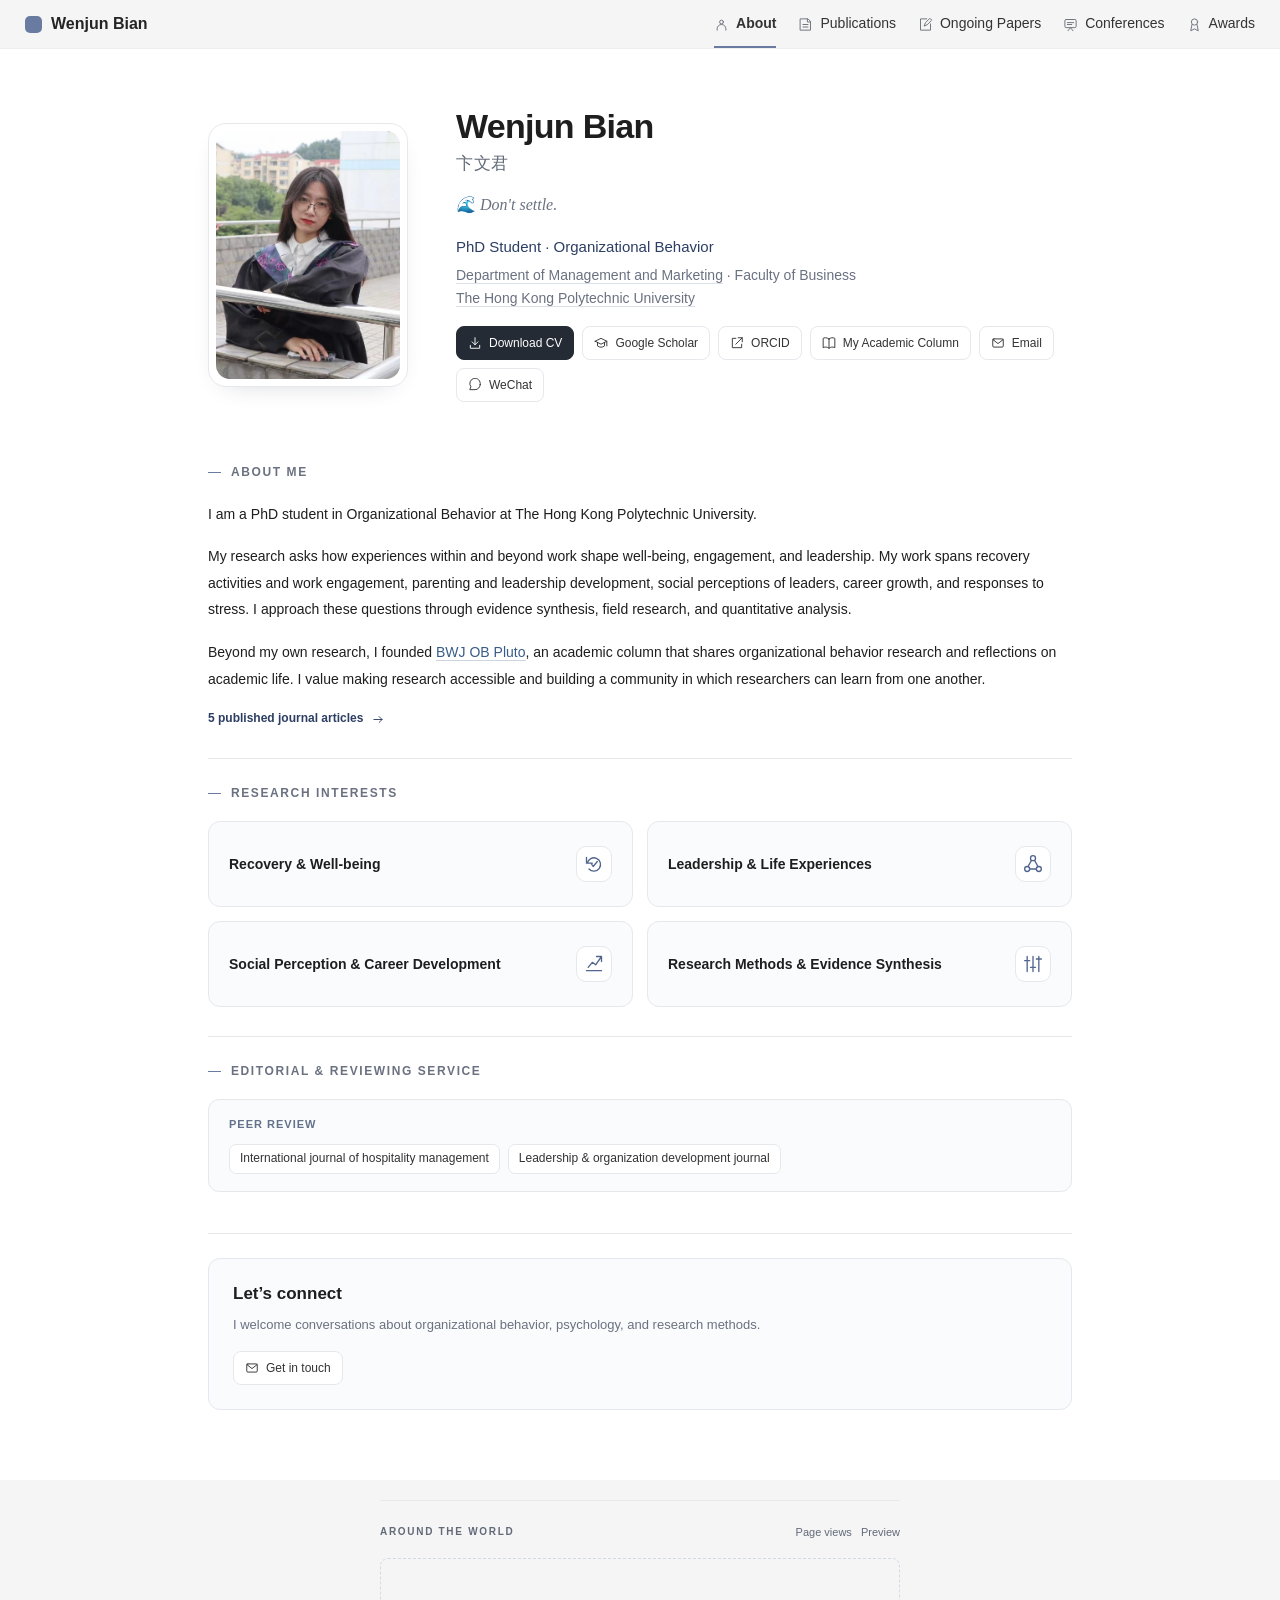
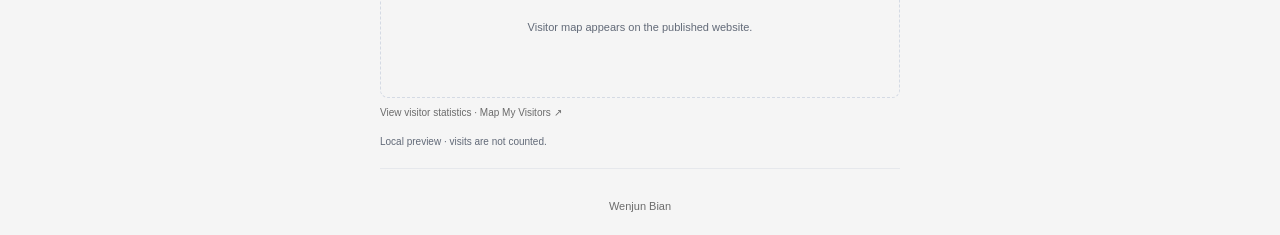
==== commit 6f81981a: "Update website from CV Board revision 220" ====
--- a/index.html
+++ b/index.html
@@ -1,4 +1,4 @@
 <!doctype html>
 <html lang="en"><head><meta charset="utf-8"><meta name="viewport" content="width=device-width,initial-scale=1"><meta name="referrer" content="no-referrer"><link rel="icon" href="data:image/svg+xml,%3Csvg%20xmlns%3D%22http%3A%2F%2Fwww.w3.org%2F2000%2Fsvg%22%20viewBox%3D%220%200%2032%2032%22%3E%3Crect%20x%3D%222%22%20y%3D%222%22%20width%3D%2228%22%20height%3D%2228%22%20rx%3D%228%22%20fill%3D%22%236a7ba2%22%2F%3E%3C%2Fsvg%3E"><title>Wenjun Bian</title><link rel="stylesheet" href="assets/site.css"></head>
 <!-- Layout adapted from Sunkanghong Wang / PaperMod. See THIRD-PARTY-NOTICES.txt. -->
-<body data-site-origin="https://wenjunbian.github.io" data-site-mode="package" data-current-page="about"><a class="skip-link" href="#main">Skip to content</a><header class="site-header"><nav class="site-nav" aria-label="Main navigation"><a class="brand" href="index.html"><span class="brand-square" aria-hidden="true"></span>Wenjun Bian</a><ul class="site-menu"><li><a data-nav-page="about" href="index.html"><svg viewBox="0 0 24 24" fill="none" stroke="currentColor" stroke-width="1.6" stroke-linecap="round" stroke-linejoin="round" aria-hidden="true"><circle cx="12" cy="8" r="3"/><path d="M5 21v-2a7 7 0 0 1 14 0v2"/></svg>About</a></li><li><a data-nav-page="publications" href="publications.html"><svg viewBox="0 0 24 24" fill="none" stroke="currentColor" stroke-width="1.6" stroke-linecap="round" stroke-linejoin="round" aria-hidden="true"><path d="M4 3h12l4 4v14H4zM15 3v5h5M8 12h8M8 16h8"/></svg>Publications</a></li><li><a data-nav-page="ongoing-papers" href="ongoing-papers.html"><svg viewBox="0 0 24 24" fill="none" stroke="currentColor" stroke-width="1.6" stroke-linecap="round" stroke-linejoin="round" aria-hidden="true"><path d="M14 3H4v18h16V11M10 14l2-5 7-7 3 3-7 7z"/></svg>Ongoing Papers</a></li><li><a data-nav-page="conferences" href="conferences.html"><svg viewBox="0 0 24 24" fill="none" stroke="currentColor" stroke-width="1.6" stroke-linecap="round" stroke-linejoin="round" aria-hidden="true"><rect x="3" y="4" width="18" height="13" rx="2"/><path d="m8 22 4-5 4 5M7 9h10M7 12h7"/></svg>Conferences</a></li><li><a data-nav-page="awards" href="awards.html"><svg viewBox="0 0 24 24" fill="none" stroke="currentColor" stroke-width="1.6" stroke-linecap="round" stroke-linejoin="round" aria-hidden="true"><circle cx="12" cy="8" r="5"/><path d="m8 12-2 10 6-3 6 3-2-10"/></svg>Awards</a></li></ul></nav></header><main id="main"><section class="site-page about-page" data-site-page="about" aria-label="About"><div class="about-hero"><div class="portrait-frame"><div class="portrait-monogram" aria-label="Wenjun Bian initials"><span>WB</span><small>卞文君</small></div></div><div class="hero-info"><h1 class="about-name">Wenjun Bian</h1><p class="about-name-cn">卞文君</p><p class="about-motto">🌊 Don&#x27;t settle.</p><p class="about-role">PhD Student · Organizational Behavior</p><div class="about-affiliation"><p><a href="https://www.polyu.edu.hk/mm/" target="_blank" rel="noopener noreferrer">Department of Management and Marketing</a> · Faculty of Business</p><p><a href="https://www.polyu.edu.hk/" target="_blank" rel="noopener noreferrer">The Hong Kong Polytechnic University</a></p></div><div class="social-links"><a class="social-link primary-link" href="assets/cv.pdf?v=ab1ae9ad59fd6b50" download="Wenjun_Bian_CV.pdf"><svg viewBox="0 0 24 24" fill="none" stroke="currentColor" stroke-width="1.6" stroke-linecap="round" stroke-linejoin="round" aria-hidden="true"><path d="M12 3v12m-5-5 5 5 5-5M4 16v5h16v-5"/></svg>Download CV</a><a class="social-link" href="https://scholar.google.com/citations?user=oZXFUB8AAAAJ&amp;hl=zh-CN&amp;oi=sra" target="_blank" rel="noopener noreferrer"><svg viewBox="0 0 24 24" fill="none" stroke="currentColor" stroke-width="1.6" stroke-linecap="round" stroke-linejoin="round" aria-hidden="true"><path d="m2 9 10-5 10 5-10 5L2 9zm4 2v6c4 3 8 3 12 0v-6M22 9v8"/></svg>Google Scholar</a><a class="social-link" href="https://orcid.org/0009-0005-5895-8179" target="_blank" rel="noopener noreferrer"><svg viewBox="0 0 24 24" fill="none" stroke="currentColor" stroke-width="1.6" stroke-linecap="round" stroke-linejoin="round" aria-hidden="true"><path d="M14 3h7v7M21 3l-11 11M10 4H4v16h16v-6"/></svg>ORCID</a><a class="social-link" href="https://mp.weixin.qq.com/s/BjEi-r94QIzPFTiwJjfrXA" target="_blank" rel="noopener noreferrer"><svg viewBox="0 0 24 24" fill="none" stroke="currentColor" stroke-width="1.6" stroke-linecap="round" stroke-linejoin="round" aria-hidden="true"><path d="M12 5C8 2 3 3 2 4v16c4-2 7-1 10 1 3-2 6-3 10-1V4c-4-2-7-1-10 1zm0 0v16"/></svg>My Academic Column</a><div class="hover-wrap email-wrap" data-popover><button type="button" class="social-link" data-popover-toggle aria-expanded="false" aria-controls="email-pop"><svg viewBox="0 0 24 24" fill="none" stroke="currentColor" stroke-width="1.6" stroke-linecap="round" stroke-linejoin="round" aria-hidden="true"><rect x="3" y="5" width="18" height="14" rx="2"/><path d="m3 6 9 7 9-7"/></svg>Email</button><div class="hover-panel email-panel" id="email-pop"><a href="mailto:wenjun.bian@connect.polyu.hk">wenjun.bian@connect.polyu.hk</a><button class="copy-email" data-copy-text="wenjun.bian@connect.polyu.hk" type="button">Copy</button></div></div><div class="hover-wrap qr-wrap" data-popover><button class="social-link" type="button" data-popover-toggle aria-expanded="false" aria-controls="wechat-pop"><svg viewBox="0 0 24 24" fill="none" stroke="currentColor" stroke-width="1.6" stroke-linecap="round" stroke-linejoin="round" aria-hidden="true"><path d="M21 11a9 9 0 0 1-9 9H3l2-5a9 9 0 1 1 16-4z"/></svg>WeChat</button><div class="hover-panel" id="wechat-pop"><p>WeChat</p><img width="260" src="[data-uri]" alt="Scan in WeChat to add me" loading="lazy" referrerpolicy="no-referrer"><p>Scan in WeChat to add me</p><a href="[data-uri]" download="Wenjun_Bian_WeChat.jpg">Save QR code</a></div></div></div></div></div><section class="about-section" id="section-bio"><h2 class="section-label">About me</h2><div class="prose about-prose"><p>I am a PhD student in Organizational Behavior at The Hong Kong Polytechnic University.</p><p>My research asks how experiences within and beyond work shape well-being, engagement, and leadership. My work spans recovery activities and work engagement, parenting and leadership development, social perceptions of leaders, career growth, and responses to stress. I approach these questions through evidence synthesis, field research, and quantitative analysis.</p><p>Beyond my own research, I founded <a href="https://mp.weixin.qq.com/s/BjEi-r94QIzPFTiwJjfrXA" target="_blank" rel="noopener noreferrer">BWJ OB Pluto</a>, an academic column that shares organizational behavior research and reflections on academic life. I value making research accessible and building a community in which researchers can learn from one another.</p></div><div class="about-work-link"><a href="publications.html">5 published journal articles <svg viewBox="0 0 24 24" fill="none" stroke="currentColor" stroke-width="1.6" stroke-linecap="round" stroke-linejoin="round" aria-hidden="true"><path d="M5 12h14m-5-5 5 5-5 5"/></svg></a></div></section><section class="about-section" id="section-interests"><h2 class="section-label">Research interests</h2><div class="interest-grid"><div class="interest-card" data-popover><button type="button" class="interest-trigger" data-popover-toggle aria-expanded="false" aria-controls="interest-0"><span>Recovery &amp; Well-being</span><span class="interest-icon"><svg viewBox="0 0 24 24" fill="none" stroke="currentColor" stroke-width="1.6" stroke-linecap="round" stroke-linejoin="round" aria-hidden="true"><path d="M4 11a8 8 0 1 1 2 7M3 4v7h7M9 12l2 3 5-6"/></svg></span></button><div class="hover-panel interest-pop" id="interest-0"><div class="prose"><p>How do activities outside work relate to recovery and engagement at work? My ongoing work uses theoretical synthesis and meta-analysis to examine these connections. <a href="ongoing-papers.html#record-work-1">Related working paper</a></p></div></div></div><div class="interest-card" data-popover><button type="button" class="interest-trigger" data-popover-toggle aria-expanded="false" aria-controls="interest-1"><span>Leadership &amp; Life Experiences</span><span class="interest-icon"><svg viewBox="0 0 24 24" fill="none" stroke="currentColor" stroke-width="1.6" stroke-linecap="round" stroke-linejoin="round" aria-hidden="true"><circle cx="12" cy="5" r="3"/><circle cx="5" cy="18" r="3"/><circle cx="19" cy="18" r="3"/><path d="m10 8-4 7m8-7 4 7M8 18h8"/></svg></span></button><div class="hover-panel interest-pop" id="interest-1"><div class="prose"><p>How do family experiences and parenting practices relate to leadership? My published work examines benevolent leadership and adolescent leader emergence. <a href="publications.html#record-pub-3">Parenting and leadership</a></p></div></div></div><div class="interest-card" data-popover><button type="button" class="interest-trigger" data-popover-toggle aria-expanded="false" aria-controls="interest-2"><span>Social Perception &amp; Career Development</span><span class="interest-icon"><svg viewBox="0 0 24 24" fill="none" stroke="currentColor" stroke-width="1.6" stroke-linecap="round" stroke-linejoin="round" aria-hidden="true"><path d="M3 20h18M5 16l5-6 4 3 7-10M15 3h6v6"/></svg></span></button><div class="hover-panel interest-pop" id="interest-2"><div class="prose"><p>How do perceptions of leaders and leader–employee relationships shape leadership emergence and career growth? This line connects work on perceived cuteness, career calling, and career crafting. <a href="publications.html#record-77d1b65e-a9c1-4a08-9bad-7698bf7a6a0a">Career calling study</a></p></div></div></div><div class="interest-card" data-popover><button type="button" class="interest-trigger" data-popover-toggle aria-expanded="false" aria-controls="interest-3"><span>Research Methods &amp; Evidence Synthesis</span><span class="interest-icon"><svg viewBox="0 0 24 24" fill="none" stroke="currentColor" stroke-width="1.6" stroke-linecap="round" stroke-linejoin="round" aria-hidden="true"><path d="M5 3v18M12 3v18M19 3v18M2 8h6m1 8h6m1-10h6"/></svg></span></button><div class="hover-panel interest-pop" id="interest-3"><div class="prose"><p>I am interested in bringing together systematic reviews, meta-analysis, longitudinal data, and computational approaches to understand psychological and organizational processes. <a href="publications.html#record-pub-4">Machine-learning study</a></p></div></div></div></div></section><section class="about-section" id="section-reviewing"><h2 class="section-label">Editorial &amp; Reviewing Service</h2><div class="skill-group"><h3>Peer review</h3><div class="skill-tags"><div class="skill-tag" id="record-4ca8f684-bce1-419e-b619-16da09cbd904">International journal of hospitality management</div><div class="skill-tag" id="record-40fc80cf-702a-490a-a65d-4f9232d2ce23">Leadership &amp; organization development journal</div></div></div></section><section class="connect-panel"><h2>Let’s connect</h2><p>I welcome conversations about organizational behavior, psychology, and research methods.</p><a class="social-link" href="mailto:wenjun.bian@connect.polyu.hk"><svg viewBox="0 0 24 24" fill="none" stroke="currentColor" stroke-width="1.6" stroke-linecap="round" stroke-linejoin="round" aria-hidden="true"><rect x="3" y="5" width="18" height="14" rx="2"/><path d="m3 6 9 7 9-7"/></svg>Get in touch</a></section></section></main><footer class="site-footer"><section class="visitor-stats" aria-label="Website visits" data-visitor-stats data-counter-id="21522622" data-map-id="rn2HPDWK4jiPXAIjYlvKy2atAbnsWI3tAV99_zPEaNI" data-map-type="map" data-stats-url="https://mapmyvisitors.com/web/1c8pv"><div class="visitor-heading"><span>AROUND THE WORLD</span><div class="visitor-counter"><span>Page views</span><span data-visitor-counter role="status">—</span></div></div><div class="visitor-map" data-visitor-map><p class="visitor-status" data-map-status role="status">Loading visitor map…</p></div><a class="visitor-credit" href="https://mapmyvisitors.com/web/1c8pv" target="_blank" rel="noopener noreferrer">View visitor statistics · Map My Visitors ↗</a><p class="visitor-note" data-visitor-note>Page views include repeat visits. Locations are approximate.</p><noscript>Enable JavaScript to display visitor statistics.</noscript></section><span>Wenjun Bian</span></footer><button class="back-to-top" type="button" data-back-to-top aria-label="Back to top">↑</button><div class="site-toast" role="status" aria-live="polite"></div><script src="assets/site.js"></script></body></html>+<body data-site-origin="https://wenjunbian.github.io" data-site-mode="package" data-current-page="about"><a class="skip-link" href="#main">Skip to content</a><header class="site-header"><nav class="site-nav" aria-label="Main navigation"><a class="brand" href="index.html"><span class="brand-square" aria-hidden="true"></span>Wenjun Bian</a><ul class="site-menu"><li><a data-nav-page="about" href="index.html"><svg viewBox="0 0 24 24" fill="none" stroke="currentColor" stroke-width="1.6" stroke-linecap="round" stroke-linejoin="round" aria-hidden="true"><circle cx="12" cy="8" r="3"/><path d="M5 21v-2a7 7 0 0 1 14 0v2"/></svg>About</a></li><li><a data-nav-page="publications" href="publications.html"><svg viewBox="0 0 24 24" fill="none" stroke="currentColor" stroke-width="1.6" stroke-linecap="round" stroke-linejoin="round" aria-hidden="true"><path d="M4 3h12l4 4v14H4zM15 3v5h5M8 12h8M8 16h8"/></svg>Publications</a></li><li><a data-nav-page="ongoing-papers" href="ongoing-papers.html"><svg viewBox="0 0 24 24" fill="none" stroke="currentColor" stroke-width="1.6" stroke-linecap="round" stroke-linejoin="round" aria-hidden="true"><path d="M14 3H4v18h16V11M10 14l2-5 7-7 3 3-7 7z"/></svg>Ongoing Papers</a></li><li><a data-nav-page="conferences" href="conferences.html"><svg viewBox="0 0 24 24" fill="none" stroke="currentColor" stroke-width="1.6" stroke-linecap="round" stroke-linejoin="round" aria-hidden="true"><rect x="3" y="4" width="18" height="13" rx="2"/><path d="m8 22 4-5 4 5M7 9h10M7 12h7"/></svg>Conferences</a></li><li><a data-nav-page="awards" href="awards.html"><svg viewBox="0 0 24 24" fill="none" stroke="currentColor" stroke-width="1.6" stroke-linecap="round" stroke-linejoin="round" aria-hidden="true"><circle cx="12" cy="8" r="5"/><path d="m8 12-2 10 6-3 6 3-2-10"/></svg>Awards</a></li></ul></nav></header><main id="main"><section class="site-page about-page" data-site-page="about" aria-label="About"><div class="about-hero"><div class="portrait-frame"><img class="portrait" src="[data-uri]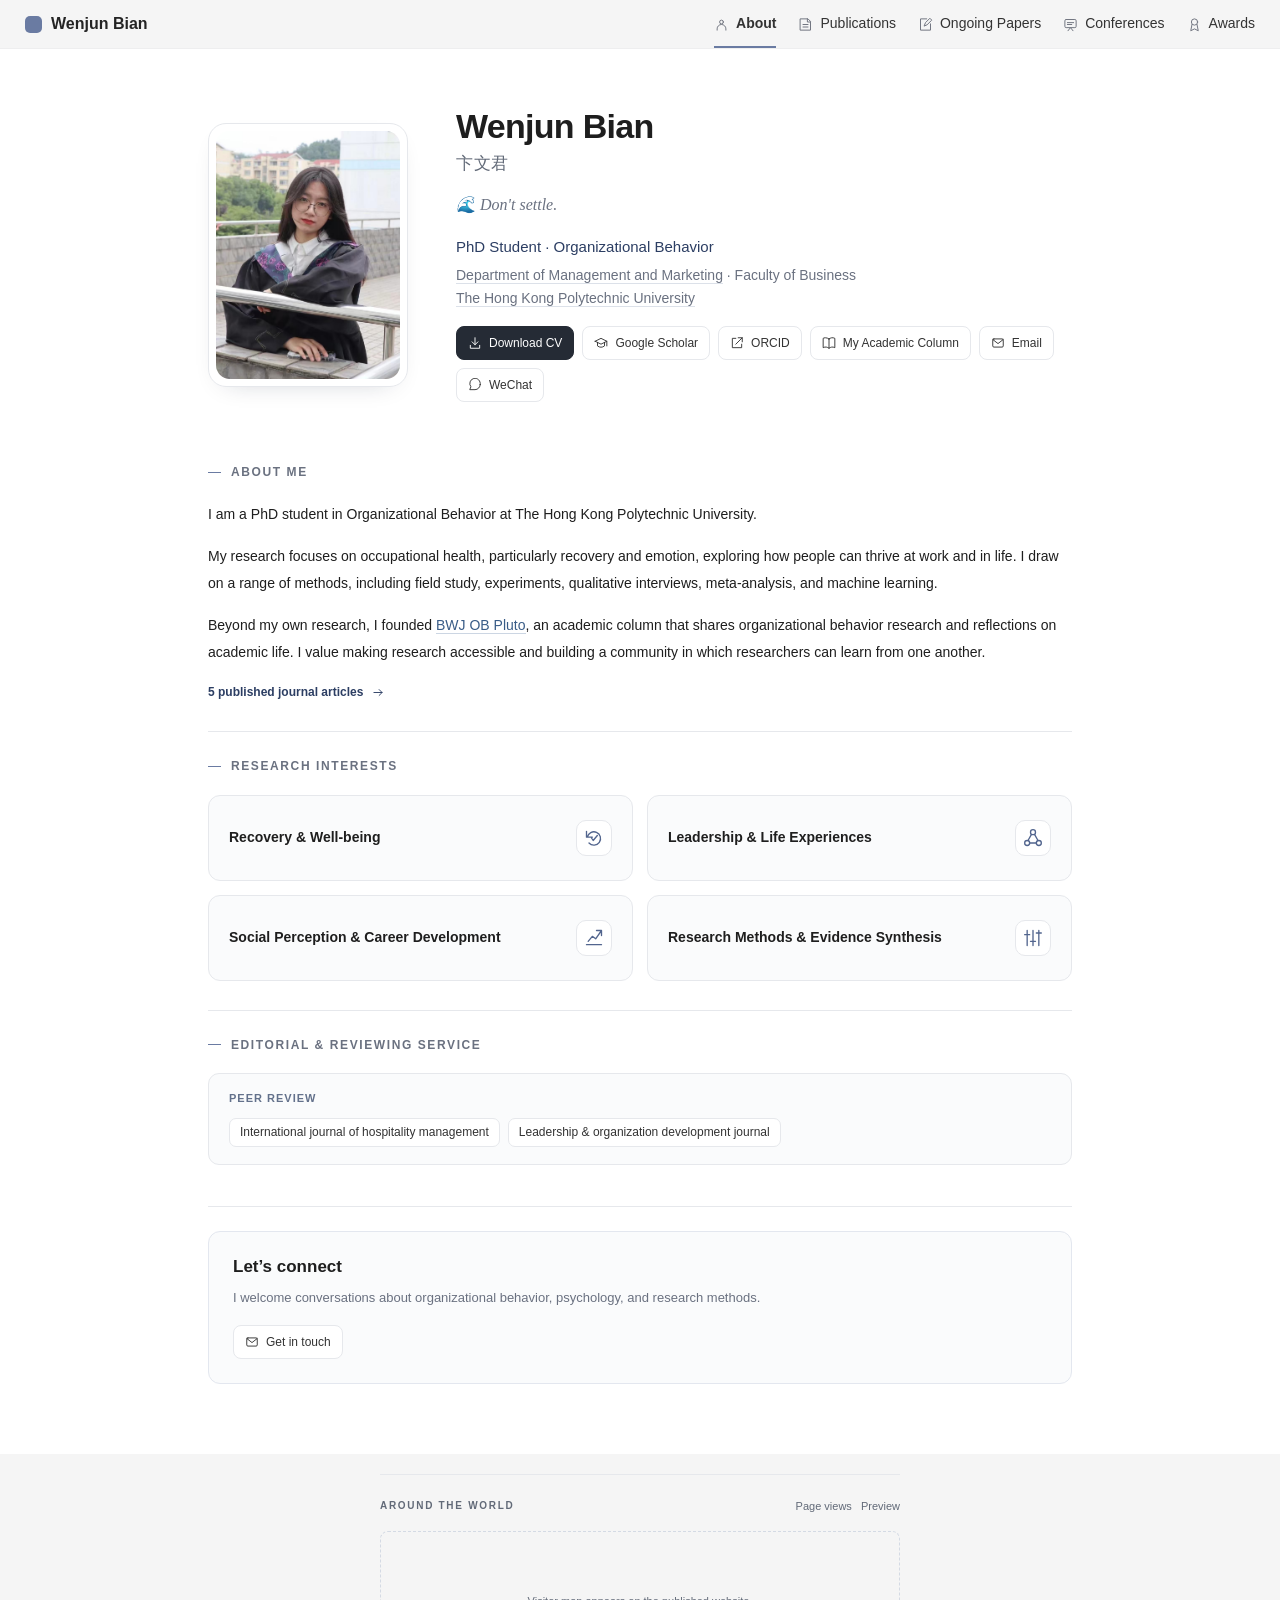
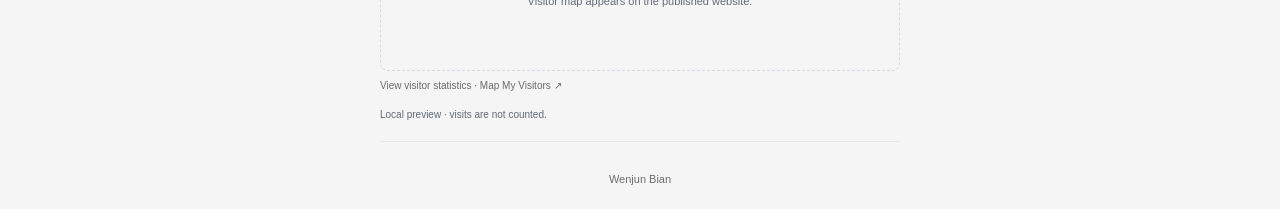
==== commit c51aa6a0: "Update website from CV Board revision 231" ====
--- a/index.html
+++ b/index.html
@@ -1,4 +1,4 @@
 <!doctype html>
 <html lang="en"><head><meta charset="utf-8"><meta name="viewport" content="width=device-width,initial-scale=1"><meta name="referrer" content="no-referrer"><link rel="icon" href="data:image/svg+xml,%3Csvg%20xmlns%3D%22http%3A%2F%2Fwww.w3.org%2F2000%2Fsvg%22%20viewBox%3D%220%200%2032%2032%22%3E%3Crect%20x%3D%222%22%20y%3D%222%22%20width%3D%2228%22%20height%3D%2228%22%20rx%3D%228%22%20fill%3D%22%236a7ba2%22%2F%3E%3C%2Fsvg%3E"><title>Wenjun Bian</title><link rel="stylesheet" href="assets/site.css"></head>
 <!-- Layout adapted from Sunkanghong Wang / PaperMod. See THIRD-PARTY-NOTICES.txt. -->
-<body data-site-origin="https://wenjunbian.github.io" data-site-mode="package" data-current-page="about"><a class="skip-link" href="#main">Skip to content</a><header class="site-header"><nav class="site-nav" aria-label="Main navigation"><a class="brand" href="index.html"><span class="brand-square" aria-hidden="true"></span>Wenjun Bian</a><ul class="site-menu"><li><a data-nav-page="about" href="index.html"><svg viewBox="0 0 24 24" fill="none" stroke="currentColor" stroke-width="1.6" stroke-linecap="round" stroke-linejoin="round" aria-hidden="true"><circle cx="12" cy="8" r="3"/><path d="M5 21v-2a7 7 0 0 1 14 0v2"/></svg>About</a></li><li><a data-nav-page="publications" href="publications.html"><svg viewBox="0 0 24 24" fill="none" stroke="currentColor" stroke-width="1.6" stroke-linecap="round" stroke-linejoin="round" aria-hidden="true"><path d="M4 3h12l4 4v14H4zM15 3v5h5M8 12h8M8 16h8"/></svg>Publications</a></li><li><a data-nav-page="ongoing-papers" href="ongoing-papers.html"><svg viewBox="0 0 24 24" fill="none" stroke="currentColor" stroke-width="1.6" stroke-linecap="round" stroke-linejoin="round" aria-hidden="true"><path d="M14 3H4v18h16V11M10 14l2-5 7-7 3 3-7 7z"/></svg>Ongoing Papers</a></li><li><a data-nav-page="conferences" href="conferences.html"><svg viewBox="0 0 24 24" fill="none" stroke="currentColor" stroke-width="1.6" stroke-linecap="round" stroke-linejoin="round" aria-hidden="true"><rect x="3" y="4" width="18" height="13" rx="2"/><path d="m8 22 4-5 4 5M7 9h10M7 12h7"/></svg>Conferences</a></li><li><a data-nav-page="awards" href="awards.html"><svg viewBox="0 0 24 24" fill="none" stroke="currentColor" stroke-width="1.6" stroke-linecap="round" stroke-linejoin="round" aria-hidden="true"><circle cx="12" cy="8" r="5"/><path d="m8 12-2 10 6-3 6 3-2-10"/></svg>Awards</a></li></ul></nav></header><main id="main"><section class="site-page about-page" data-site-page="about" aria-label="About"><div class="about-hero"><div class="portrait-frame"><img class="portrait" src="[data-uri]" alt="Wenjun Bian" referrerpolicy="no-referrer"><span class="portrait-fallback" hidden>W</span></div><div class="hero-info"><h1 class="about-name">Wenjun Bian</h1><p class="about-name-cn">卞文君</p><p class="about-motto">🌊 Don&#x27;t settle.</p><p class="about-role">PhD Student · Organizational Behavior</p><div class="about-affiliation"><p><a href="https://www.polyu.edu.hk/mm/" target="_blank" rel="noopener noreferrer">Department of Management and Marketing</a> · Faculty of Business</p><p><a href="https://www.polyu.edu.hk/" target="_blank" rel="noopener noreferrer">The Hong Kong Polytechnic University</a></p></div><div class="social-links"><a class="social-link primary-link" href="assets/cv.pdf?v=ab1ae9ad59fd6b50" download="Wenjun_Bian_CV.pdf"><svg viewBox="0 0 24 24" fill="none" stroke="currentColor" stroke-width="1.6" stroke-linecap="round" stroke-linejoin="round" aria-hidden="true"><path d="M12 3v12m-5-5 5 5 5-5M4 16v5h16v-5"/></svg>Download CV</a><a class="social-link" href="https://scholar.google.com/citations?user=oZXFUB8AAAAJ&amp;hl=zh-CN&amp;oi=sra" target="_blank" rel="noopener noreferrer"><svg viewBox="0 0 24 24" fill="none" stroke="currentColor" stroke-width="1.6" stroke-linecap="round" stroke-linejoin="round" aria-hidden="true"><path d="m2 9 10-5 10 5-10 5L2 9zm4 2v6c4 3 8 3 12 0v-6M22 9v8"/></svg>Google Scholar</a><a class="social-link" href="https://orcid.org/0009-0005-5895-8179" target="_blank" rel="noopener noreferrer"><svg viewBox="0 0 24 24" fill="none" stroke="currentColor" stroke-width="1.6" stroke-linecap="round" stroke-linejoin="round" aria-hidden="true"><path d="M14 3h7v7M21 3l-11 11M10 4H4v16h16v-6"/></svg>ORCID</a><a class="social-link" href="https://mp.weixin.qq.com/s/BjEi-r94QIzPFTiwJjfrXA" target="_blank" rel="noopener noreferrer"><svg viewBox="0 0 24 24" fill="none" stroke="currentColor" stroke-width="1.6" stroke-linecap="round" stroke-linejoin="round" aria-hidden="true"><path d="M12 5C8 2 3 3 2 4v16c4-2 7-1 10 1 3-2 6-3 10-1V4c-4-2-7-1-10 1zm0 0v16"/></svg>My Academic Column</a><div class="hover-wrap email-wrap" data-popover><button type="button" class="social-link" data-popover-toggle aria-expanded="false" aria-controls="email-pop"><svg viewBox="0 0 24 24" fill="none" stroke="currentColor" stroke-width="1.6" stroke-linecap="round" stroke-linejoin="round" aria-hidden="true"><rect x="3" y="5" width="18" height="14" rx="2"/><path d="m3 6 9 7 9-7"/></svg>Email</button><div class="hover-panel email-panel" id="email-pop"><a href="mailto:wenjun.bian@connect.polyu.hk">wenjun.bian@connect.polyu.hk</a><button class="copy-email" data-copy-text="wenjun.bian@connect.polyu.hk" type="button">Copy</button></div></div><div class="hover-wrap qr-wrap" data-popover><button class="social-link" type="button" data-popover-toggle aria-expanded="false" aria-controls="wechat-pop"><svg viewBox="0 0 24 24" fill="none" stroke="currentColor" stroke-width="1.6" stroke-linecap="round" stroke-linejoin="round" aria-hidden="true"><path d="M21 11a9 9 0 0 1-9 9H3l2-5a9 9 0 1 1 16-4z"/></svg>WeChat</button><div class="hover-panel" id="wechat-pop"><p>WeChat</p><img width="260" src="[data-uri]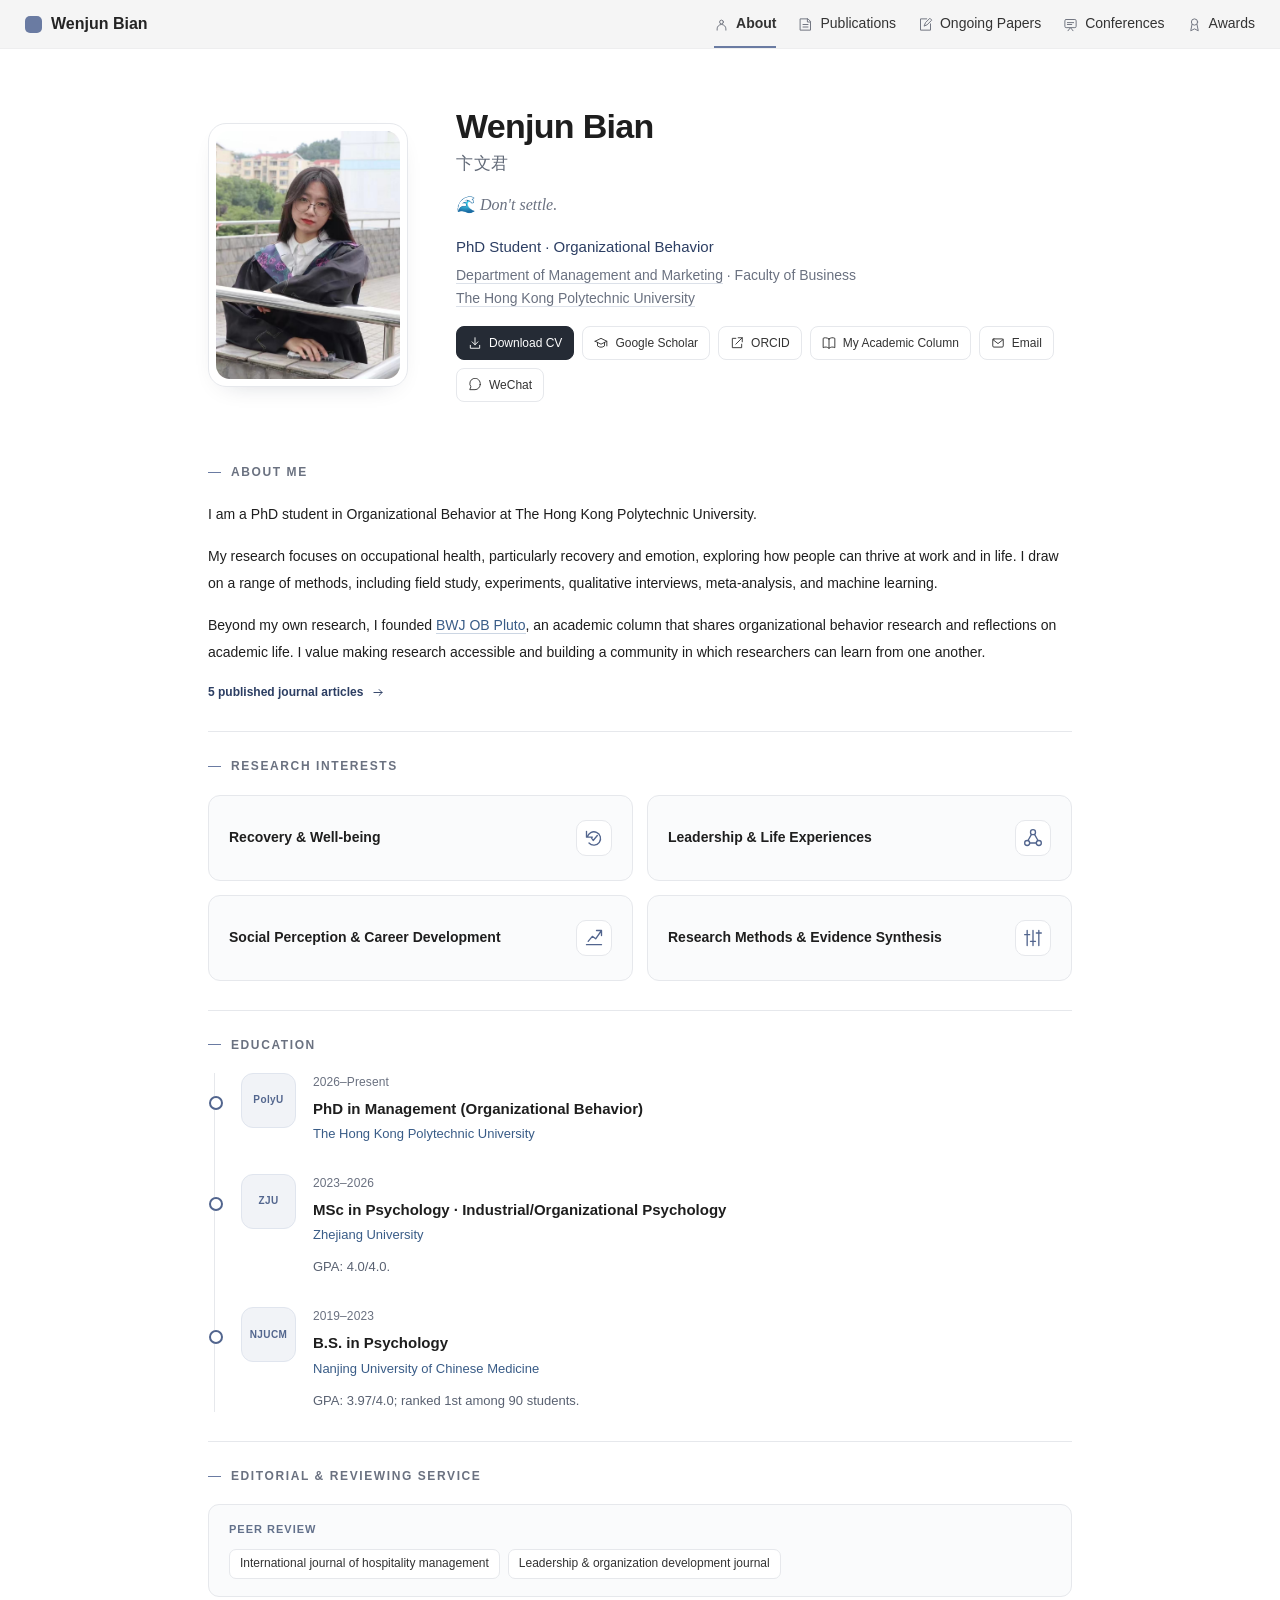
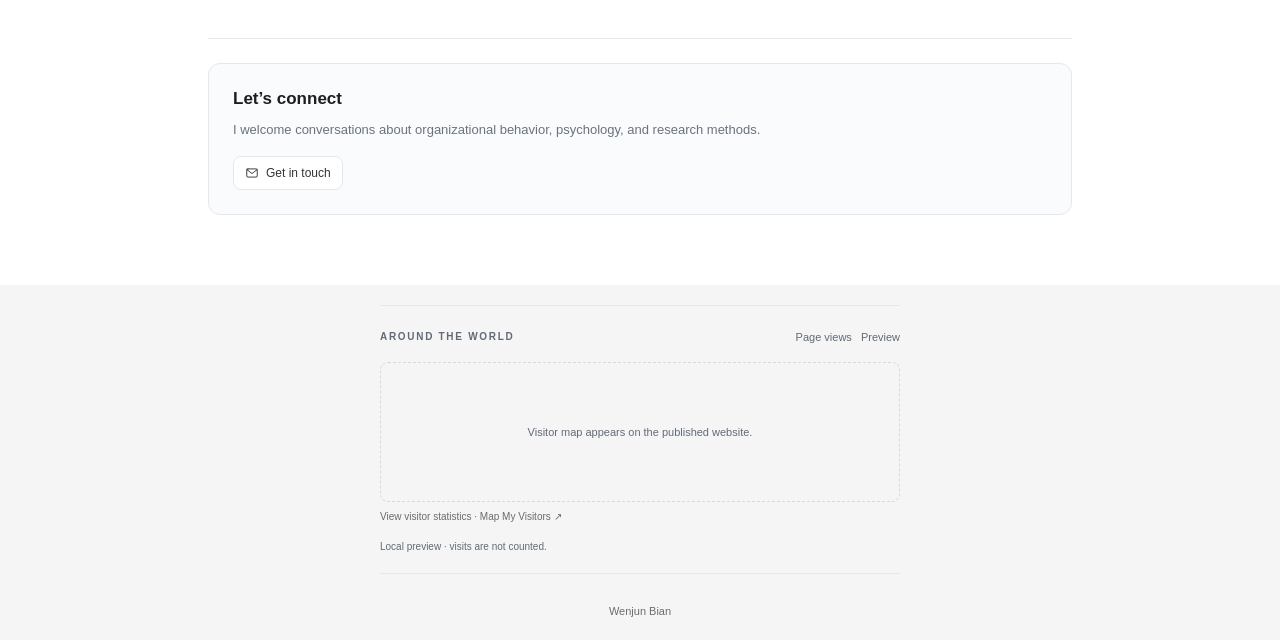
==== commit 895fcef9: "Update website from CV Board revision 236" ====
--- a/index.html
+++ b/index.html
@@ -1,4 +1,4 @@
 <!doctype html>
 <html lang="en"><head><meta charset="utf-8"><meta name="viewport" content="width=device-width,initial-scale=1"><meta name="referrer" content="no-referrer"><link rel="icon" href="data:image/svg+xml,%3Csvg%20xmlns%3D%22http%3A%2F%2Fwww.w3.org%2F2000%2Fsvg%22%20viewBox%3D%220%200%2032%2032%22%3E%3Crect%20x%3D%222%22%20y%3D%222%22%20width%3D%2228%22%20height%3D%2228%22%20rx%3D%228%22%20fill%3D%22%236a7ba2%22%2F%3E%3C%2Fsvg%3E"><title>Wenjun Bian</title><link rel="stylesheet" href="assets/site.css"></head>
 <!-- Layout adapted from Sunkanghong Wang / PaperMod. See THIRD-PARTY-NOTICES.txt. -->
-<body data-site-origin="https://wenjunbian.github.io" data-site-mode="package" data-current-page="about"><a class="skip-link" href="#main">Skip to content</a><header class="site-header"><nav class="site-nav" aria-label="Main navigation"><a class="brand" href="index.html"><span class="brand-square" aria-hidden="true"></span>Wenjun Bian</a><ul class="site-menu"><li><a data-nav-page="about" href="index.html"><svg viewBox="0 0 24 24" fill="none" stroke="currentColor" stroke-width="1.6" stroke-linecap="round" stroke-linejoin="round" aria-hidden="true"><circle cx="12" cy="8" r="3"/><path d="M5 21v-2a7 7 0 0 1 14 0v2"/></svg>About</a></li><li><a data-nav-page="publications" href="publications.html"><svg viewBox="0 0 24 24" fill="none" stroke="currentColor" stroke-width="1.6" stroke-linecap="round" stroke-linejoin="round" aria-hidden="true"><path d="M4 3h12l4 4v14H4zM15 3v5h5M8 12h8M8 16h8"/></svg>Publications</a></li><li><a data-nav-page="ongoing-papers" href="ongoing-papers.html"><svg viewBox="0 0 24 24" fill="none" stroke="currentColor" stroke-width="1.6" stroke-linecap="round" stroke-linejoin="round" aria-hidden="true"><path d="M14 3H4v18h16V11M10 14l2-5 7-7 3 3-7 7z"/></svg>Ongoing Papers</a></li><li><a data-nav-page="conferences" href="conferences.html"><svg viewBox="0 0 24 24" fill="none" stroke="currentColor" stroke-width="1.6" stroke-linecap="round" stroke-linejoin="round" aria-hidden="true"><rect x="3" y="4" width="18" height="13" rx="2"/><path d="m8 22 4-5 4 5M7 9h10M7 12h7"/></svg>Conferences</a></li><li><a data-nav-page="awards" href="awards.html"><svg viewBox="0 0 24 24" fill="none" stroke="currentColor" stroke-width="1.6" stroke-linecap="round" stroke-linejoin="round" aria-hidden="true"><circle cx="12" cy="8" r="5"/><path d="m8 12-2 10 6-3 6 3-2-10"/></svg>Awards</a></li></ul></nav></header><main id="main"><section class="site-page about-page" data-site-page="about" aria-label="About"><div class="about-hero"><div class="portrait-frame"><img class="portrait" src="[data-uri]" alt="Wenjun Bian" referrerpolicy="no-referrer"><span class="portrait-fallback" hidden>W</span></div><div class="hero-info"><h1 class="about-name">Wenjun Bian</h1><p class="about-name-cn">卞文君</p><p class="about-motto">🌊 Don&#x27;t settle.</p><p class="about-role">PhD Student · Organizational Behavior</p><div class="about-affiliation"><p><a href="https://www.polyu.edu.hk/mm/" target="_blank" rel="noopener noreferrer">Department of Management and Marketing</a> · Faculty of Business</p><p><a href="https://www.polyu.edu.hk/" target="_blank" rel="noopener noreferrer">The Hong Kong Polytechnic University</a></p></div><div class="social-links"><a class="social-link primary-link" href="assets/cv.pdf?v=ab1ae9ad59fd6b50" download="Wenjun_Bian_CV.pdf"><svg viewBox="0 0 24 24" fill="none" stroke="currentColor" stroke-width="1.6" stroke-linecap="round" stroke-linejoin="round" aria-hidden="true"><path d="M12 3v12m-5-5 5 5 5-5M4 16v5h16v-5"/></svg>Download CV</a><a class="social-link" href="https://scholar.google.com/citations?user=oZXFUB8AAAAJ&amp;hl=zh-CN&amp;oi=sra" target="_blank" rel="noopener noreferrer"><svg viewBox="0 0 24 24" fill="none" stroke="currentColor" stroke-width="1.6" stroke-linecap="round" stroke-linejoin="round" aria-hidden="true"><path d="m2 9 10-5 10 5-10 5L2 9zm4 2v6c4 3 8 3 12 0v-6M22 9v8"/></svg>Google Scholar</a><a class="social-link" href="https://orcid.org/0009-0005-5895-8179" target="_blank" rel="noopener noreferrer"><svg viewBox="0 0 24 24" fill="none" stroke="currentColor" stroke-width="1.6" stroke-linecap="round" stroke-linejoin="round" aria-hidden="true"><path d="M14 3h7v7M21 3l-11 11M10 4H4v16h16v-6"/></svg>ORCID</a><a class="social-link" href="https://mp.weixin.qq.com/s/BjEi-r94QIzPFTiwJjfrXA" target="_blank" rel="noopener noreferrer"><svg viewBox="0 0 24 24" fill="none" stroke="currentColor" stroke-width="1.6" stroke-linecap="round" stroke-linejoin="round" aria-hidden="true"><path d="M12 5C8 2 3 3 2 4v16c4-2 7-1 10 1 3-2 6-3 10-1V4c-4-2-7-1-10 1zm0 0v16"/></svg>My Academic Column</a><div class="hover-wrap email-wrap" data-popover><button type="button" class="social-link" data-popover-toggle aria-expanded="false" aria-controls="email-pop"><svg viewBox="0 0 24 24" fill="none" stroke="currentColor" stroke-width="1.6" stroke-linecap="round" stroke-linejoin="round" aria-hidden="true"><rect x="3" y="5" width="18" height="14" rx="2"/><path d="m3 6 9 7 9-7"/></svg>Email</button><div class="hover-panel email-panel" id="email-pop"><a href="mailto:wenjun.bian@connect.polyu.hk">wenjun.bian@connect.polyu.hk</a><button class="copy-email" data-copy-text="wenjun.bian@connect.polyu.hk" type="button">Copy</button></div></div><div class="hover-wrap qr-wrap" data-popover><button class="social-link" type="button" data-popover-toggle aria-expanded="false" aria-controls="wechat-pop"><svg viewBox="0 0 24 24" fill="none" stroke="currentColor" stroke-width="1.6" stroke-linecap="round" stroke-linejoin="round" aria-hidden="true"><path d="M21 11a9 9 0 0 1-9 9H3l2-5a9 9 0 1 1 16-4z"/></svg>WeChat</button><div class="hover-panel" id="wechat-pop"><p>WeChat</p><img width="260" src="[data-uri]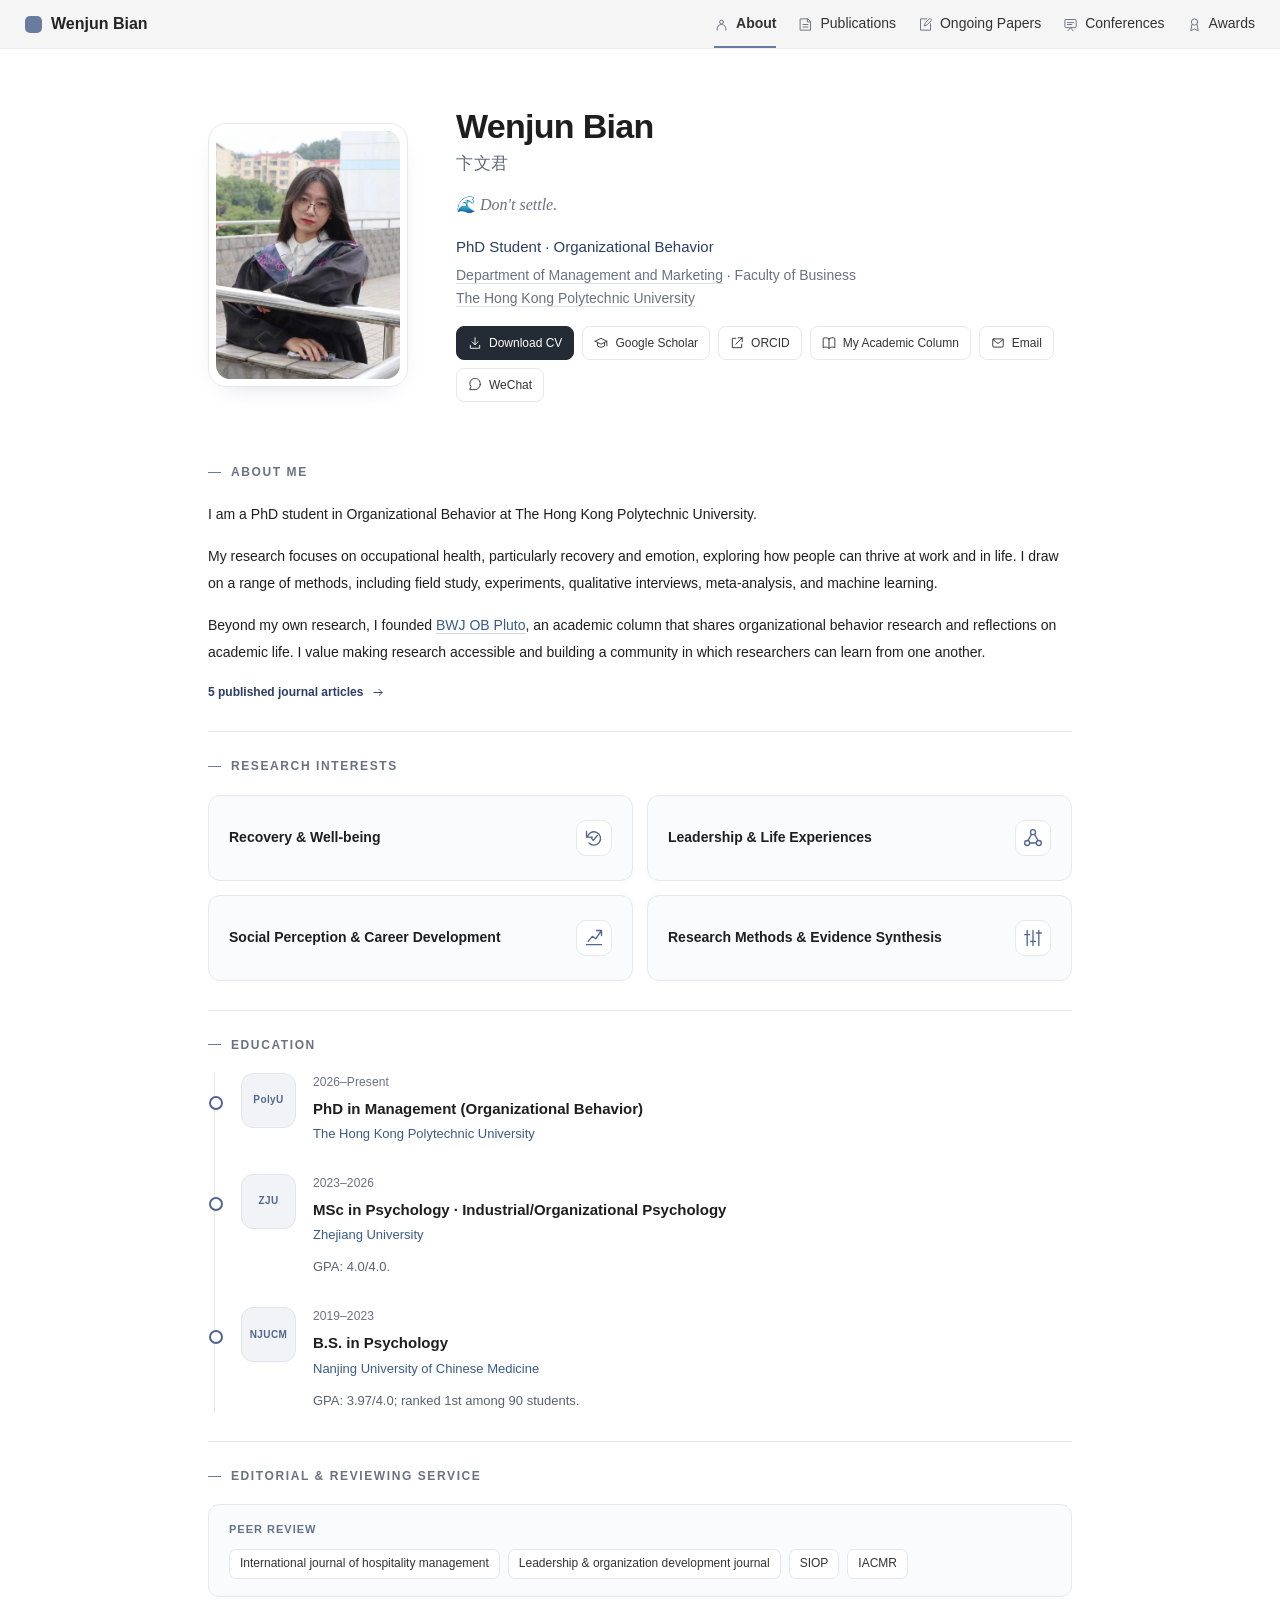
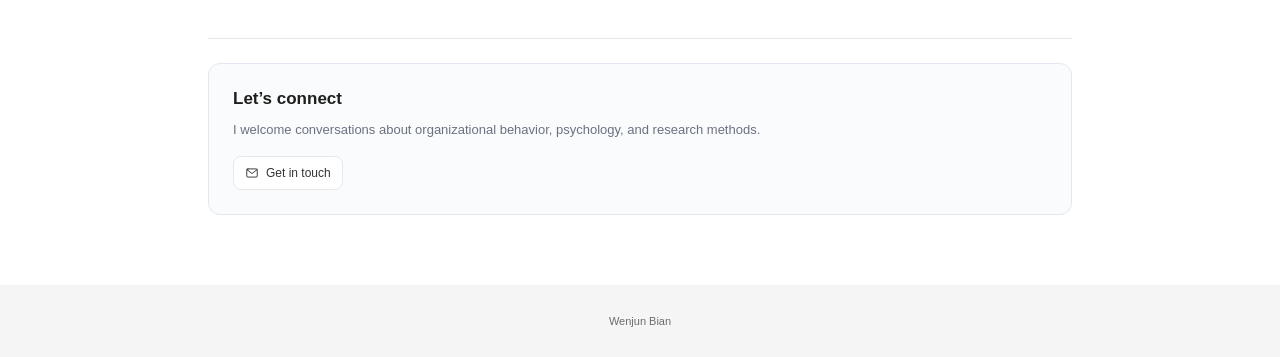
==== commit f812eda5: "Update website from CV Board revision 242" ====
--- a/index.html
+++ b/index.html
@@ -1,4 +1,4 @@
 <!doctype html>
 <html lang="en"><head><meta charset="utf-8"><meta name="viewport" content="width=device-width,initial-scale=1"><meta name="referrer" content="no-referrer"><link rel="icon" href="data:image/svg+xml,%3Csvg%20xmlns%3D%22http%3A%2F%2Fwww.w3.org%2F2000%2Fsvg%22%20viewBox%3D%220%200%2032%2032%22%3E%3Crect%20x%3D%222%22%20y%3D%222%22%20width%3D%2228%22%20height%3D%2228%22%20rx%3D%228%22%20fill%3D%22%236a7ba2%22%2F%3E%3C%2Fsvg%3E"><title>Wenjun Bian</title><link rel="stylesheet" href="assets/site.css"></head>
 <!-- Layout adapted from Sunkanghong Wang / PaperMod. See THIRD-PARTY-NOTICES.txt. -->
-<body data-site-origin="https://wenjunbian.github.io" data-site-mode="package" data-current-page="about"><a class="skip-link" href="#main">Skip to content</a><header class="site-header"><nav class="site-nav" aria-label="Main navigation"><a class="brand" href="index.html"><span class="brand-square" aria-hidden="true"></span>Wenjun Bian</a><ul class="site-menu"><li><a data-nav-page="about" href="index.html"><svg viewBox="0 0 24 24" fill="none" stroke="currentColor" stroke-width="1.6" stroke-linecap="round" stroke-linejoin="round" aria-hidden="true"><circle cx="12" cy="8" r="3"/><path d="M5 21v-2a7 7 0 0 1 14 0v2"/></svg>About</a></li><li><a data-nav-page="publications" href="publications.html"><svg viewBox="0 0 24 24" fill="none" stroke="currentColor" stroke-width="1.6" stroke-linecap="round" stroke-linejoin="round" aria-hidden="true"><path d="M4 3h12l4 4v14H4zM15 3v5h5M8 12h8M8 16h8"/></svg>Publications</a></li><li><a data-nav-page="ongoing-papers" href="ongoing-papers.html"><svg viewBox="0 0 24 24" fill="none" stroke="currentColor" stroke-width="1.6" stroke-linecap="round" stroke-linejoin="round" aria-hidden="true"><path d="M14 3H4v18h16V11M10 14l2-5 7-7 3 3-7 7z"/></svg>Ongoing Papers</a></li><li><a data-nav-page="conferences" href="conferences.html"><svg viewBox="0 0 24 24" fill="none" stroke="currentColor" stroke-width="1.6" stroke-linecap="round" stroke-linejoin="round" aria-hidden="true"><rect x="3" y="4" width="18" height="13" rx="2"/><path d="m8 22 4-5 4 5M7 9h10M7 12h7"/></svg>Conferences</a></li><li><a data-nav-page="awards" href="awards.html"><svg viewBox="0 0 24 24" fill="none" stroke="currentColor" stroke-width="1.6" stroke-linecap="round" stroke-linejoin="round" aria-hidden="true"><circle cx="12" cy="8" r="5"/><path d="m8 12-2 10 6-3 6 3-2-10"/></svg>Awards</a></li></ul></nav></header><main id="main"><section class="site-page about-page" data-site-page="about" aria-label="About"><div class="about-hero"><div class="portrait-frame"><img class="portrait" src="[data-uri]" alt="Wenjun Bian" referrerpolicy="no-referrer"><span class="portrait-fallback" hidden>W</span></div><div class="hero-info"><h1 class="about-name">Wenjun Bian</h1><p class="about-name-cn">卞文君</p><p class="about-motto">🌊 Don&#x27;t settle.</p><p class="about-role">PhD Student · Organizational Behavior</p><div class="about-affiliation"><p><a href="https://www.polyu.edu.hk/mm/" target="_blank" rel="noopener noreferrer">Department of Management and Marketing</a> · Faculty of Business</p><p><a href="https://www.polyu.edu.hk/" target="_blank" rel="noopener noreferrer">The Hong Kong Polytechnic University</a></p></div><div class="social-links"><a class="social-link primary-link" href="assets/cv.pdf?v=8faa1f40da664e63" download="Wenjun_Bian_CV.pdf"><svg viewBox="0 0 24 24" fill="none" stroke="currentColor" stroke-width="1.6" stroke-linecap="round" stroke-linejoin="round" aria-hidden="true"><path d="M12 3v12m-5-5 5 5 5-5M4 16v5h16v-5"/></svg>Download CV</a><a class="social-link" href="https://scholar.google.com/citations?user=oZXFUB8AAAAJ&amp;hl=zh-CN&amp;oi=sra" target="_blank" rel="noopener noreferrer"><svg viewBox="0 0 24 24" fill="none" stroke="currentColor" stroke-width="1.6" stroke-linecap="round" stroke-linejoin="round" aria-hidden="true"><path d="m2 9 10-5 10 5-10 5L2 9zm4 2v6c4 3 8 3 12 0v-6M22 9v8"/></svg>Google Scholar</a><a class="social-link" href="https://orcid.org/0009-0005-5895-8179" target="_blank" rel="noopener noreferrer"><svg viewBox="0 0 24 24" fill="none" stroke="currentColor" stroke-width="1.6" stroke-linecap="round" stroke-linejoin="round" aria-hidden="true"><path d="M14 3h7v7M21 3l-11 11M10 4H4v16h16v-6"/></svg>ORCID</a><a class="social-link" href="https://mp.weixin.qq.com/s/BjEi-r94QIzPFTiwJjfrXA" target="_blank" rel="noopener noreferrer"><svg viewBox="0 0 24 24" fill="none" stroke="currentColor" stroke-width="1.6" stroke-linecap="round" stroke-linejoin="round" aria-hidden="true"><path d="M12 5C8 2 3 3 2 4v16c4-2 7-1 10 1 3-2 6-3 10-1V4c-4-2-7-1-10 1zm0 0v16"/></svg>My Academic Column</a><div class="hover-wrap email-wrap" data-popover><button type="button" class="social-link" data-popover-toggle aria-expanded="false" aria-controls="email-pop"><svg viewBox="0 0 24 24" fill="none" stroke="currentColor" stroke-width="1.6" stroke-linecap="round" stroke-linejoin="round" aria-hidden="true"><rect x="3" y="5" width="18" height="14" rx="2"/><path d="m3 6 9 7 9-7"/></svg>Email</button><div class="hover-panel email-panel" id="email-pop"><a href="mailto:wenjun.bian@connect.polyu.hk">wenjun.bian@connect.polyu.hk</a><button class="copy-email" data-copy-text="wenjun.bian@connect.polyu.hk" type="button">Copy</button></div></div><div class="hover-wrap qr-wrap" data-popover><button class="social-link" type="button" data-popover-toggle aria-expanded="false" aria-controls="wechat-pop"><svg viewBox="0 0 24 24" fill="none" stroke="currentColor" stroke-width="1.6" stroke-linecap="round" stroke-linejoin="round" aria-hidden="true"><path d="M21 11a9 9 0 0 1-9 9H3l2-5a9 9 0 1 1 16-4z"/></svg>WeChat</button><div class="hover-panel" id="wechat-pop"><p>WeChat</p><img width="260" src="[data-uri]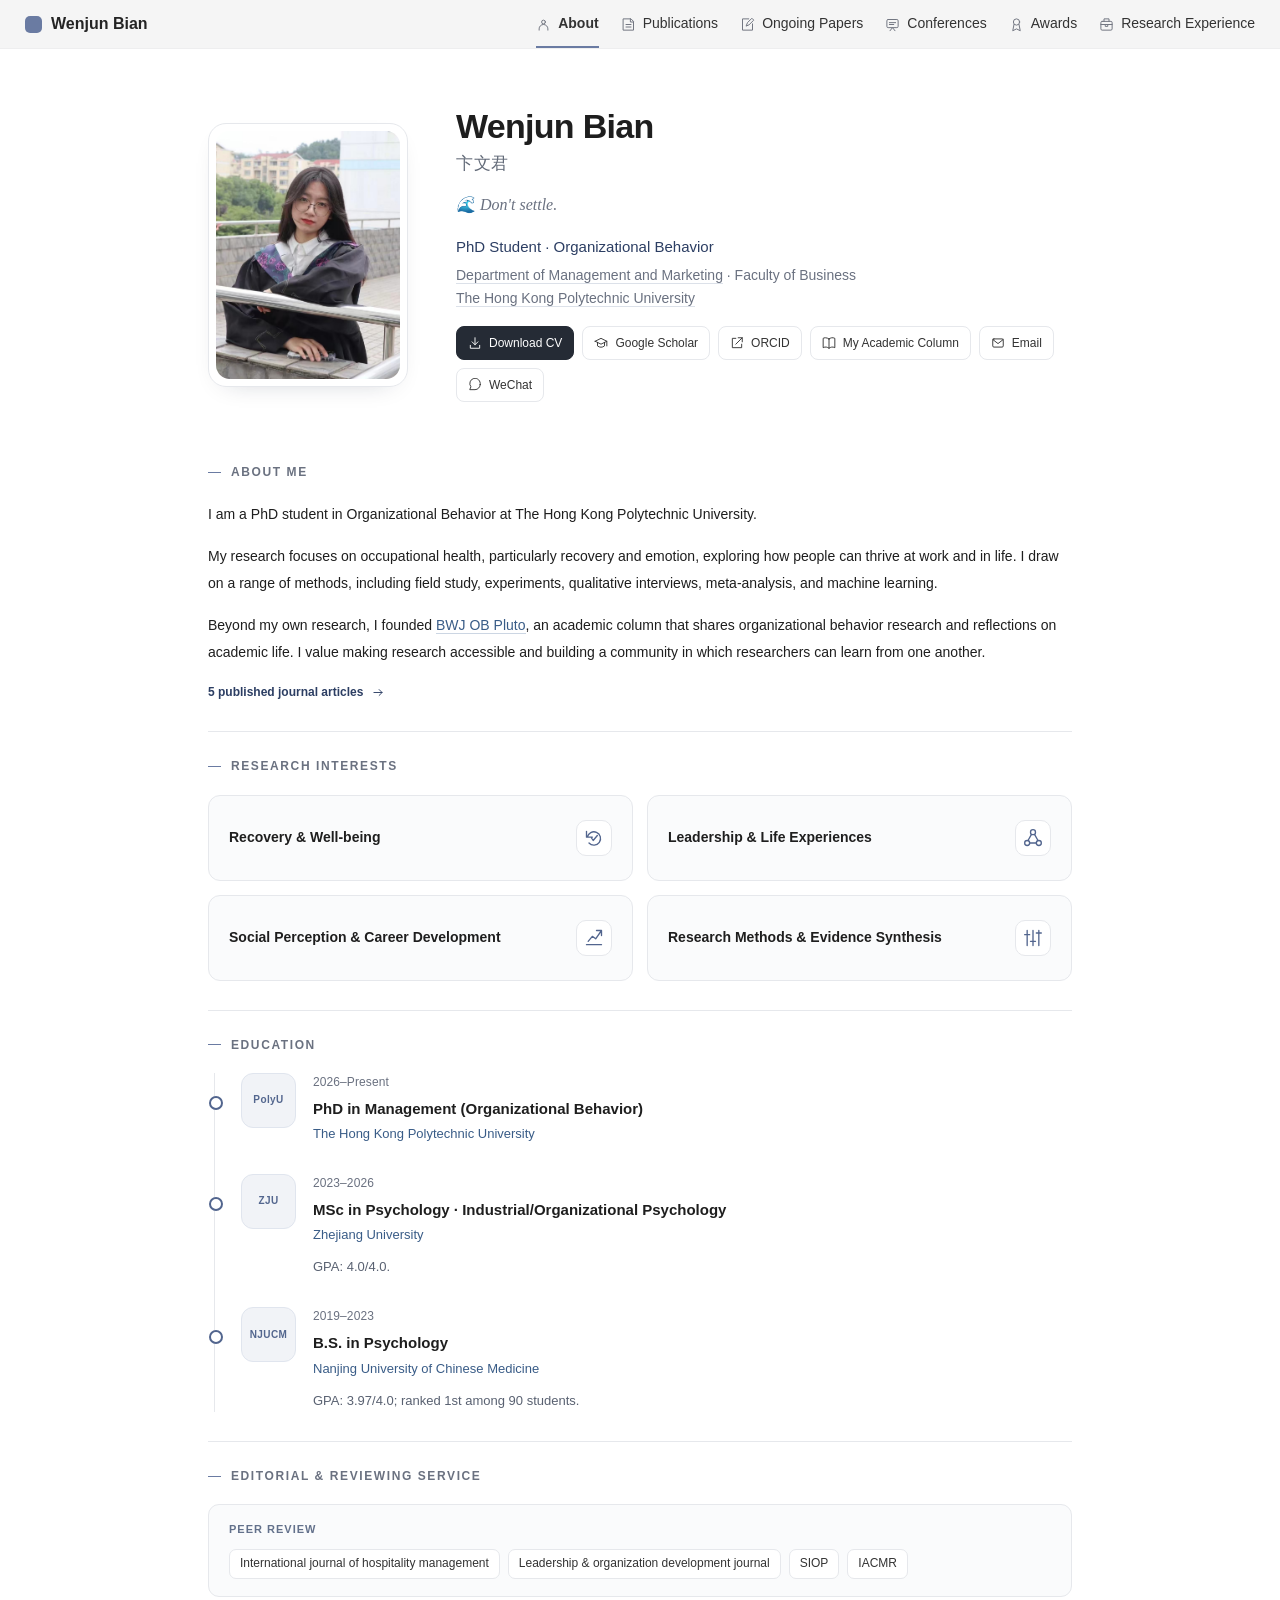
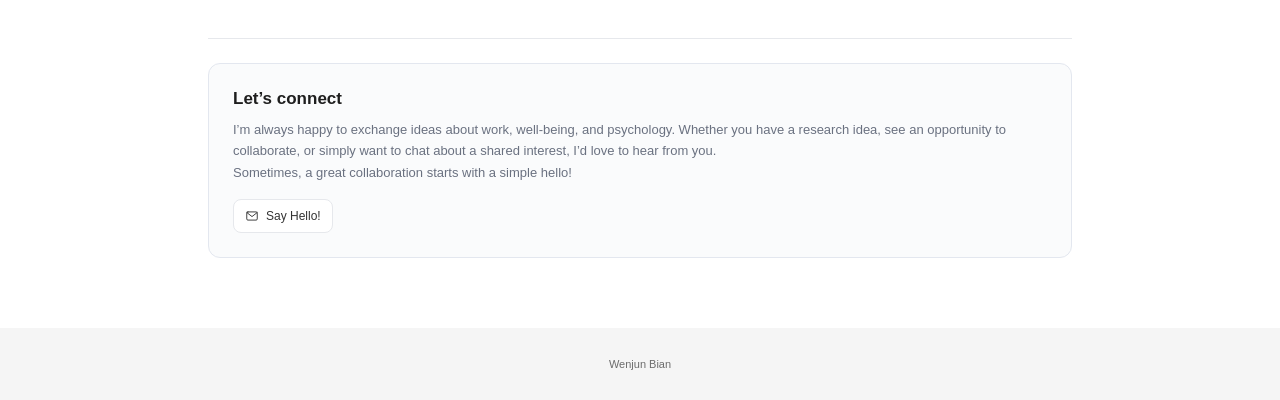
